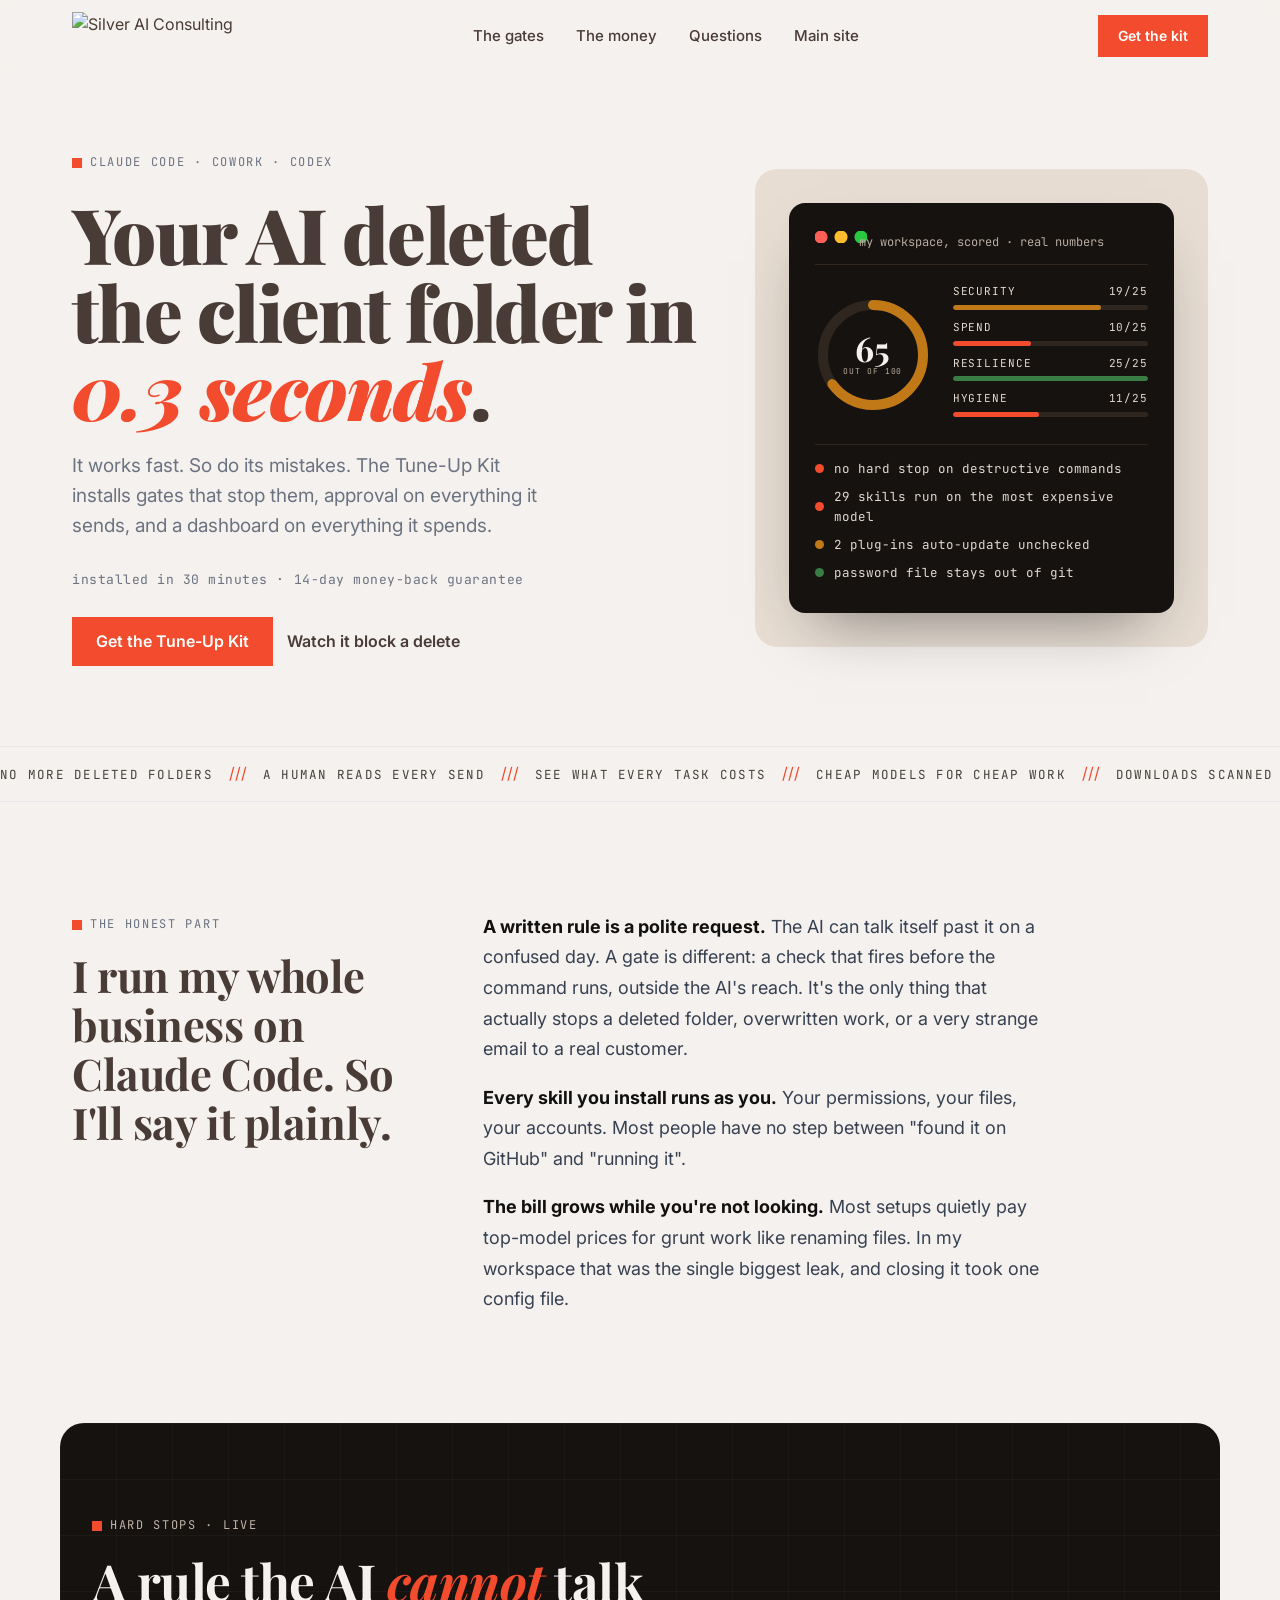
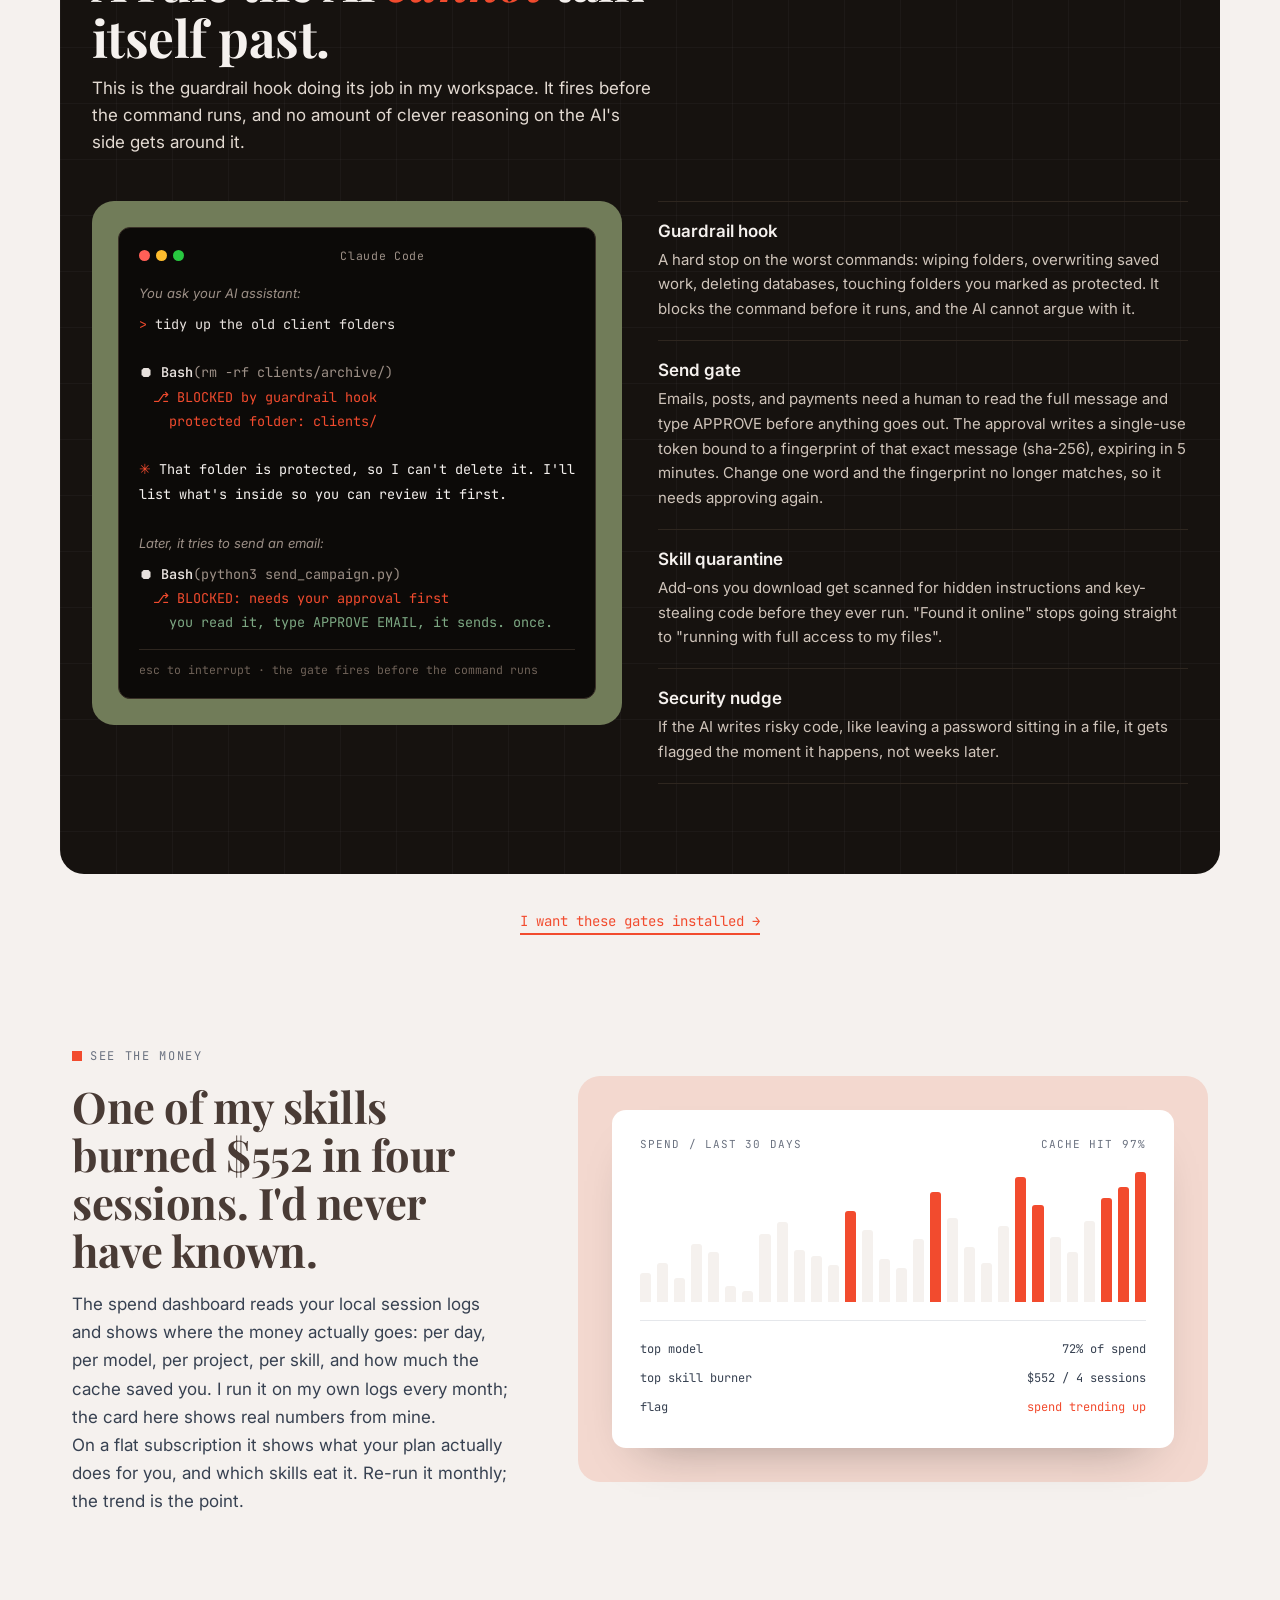
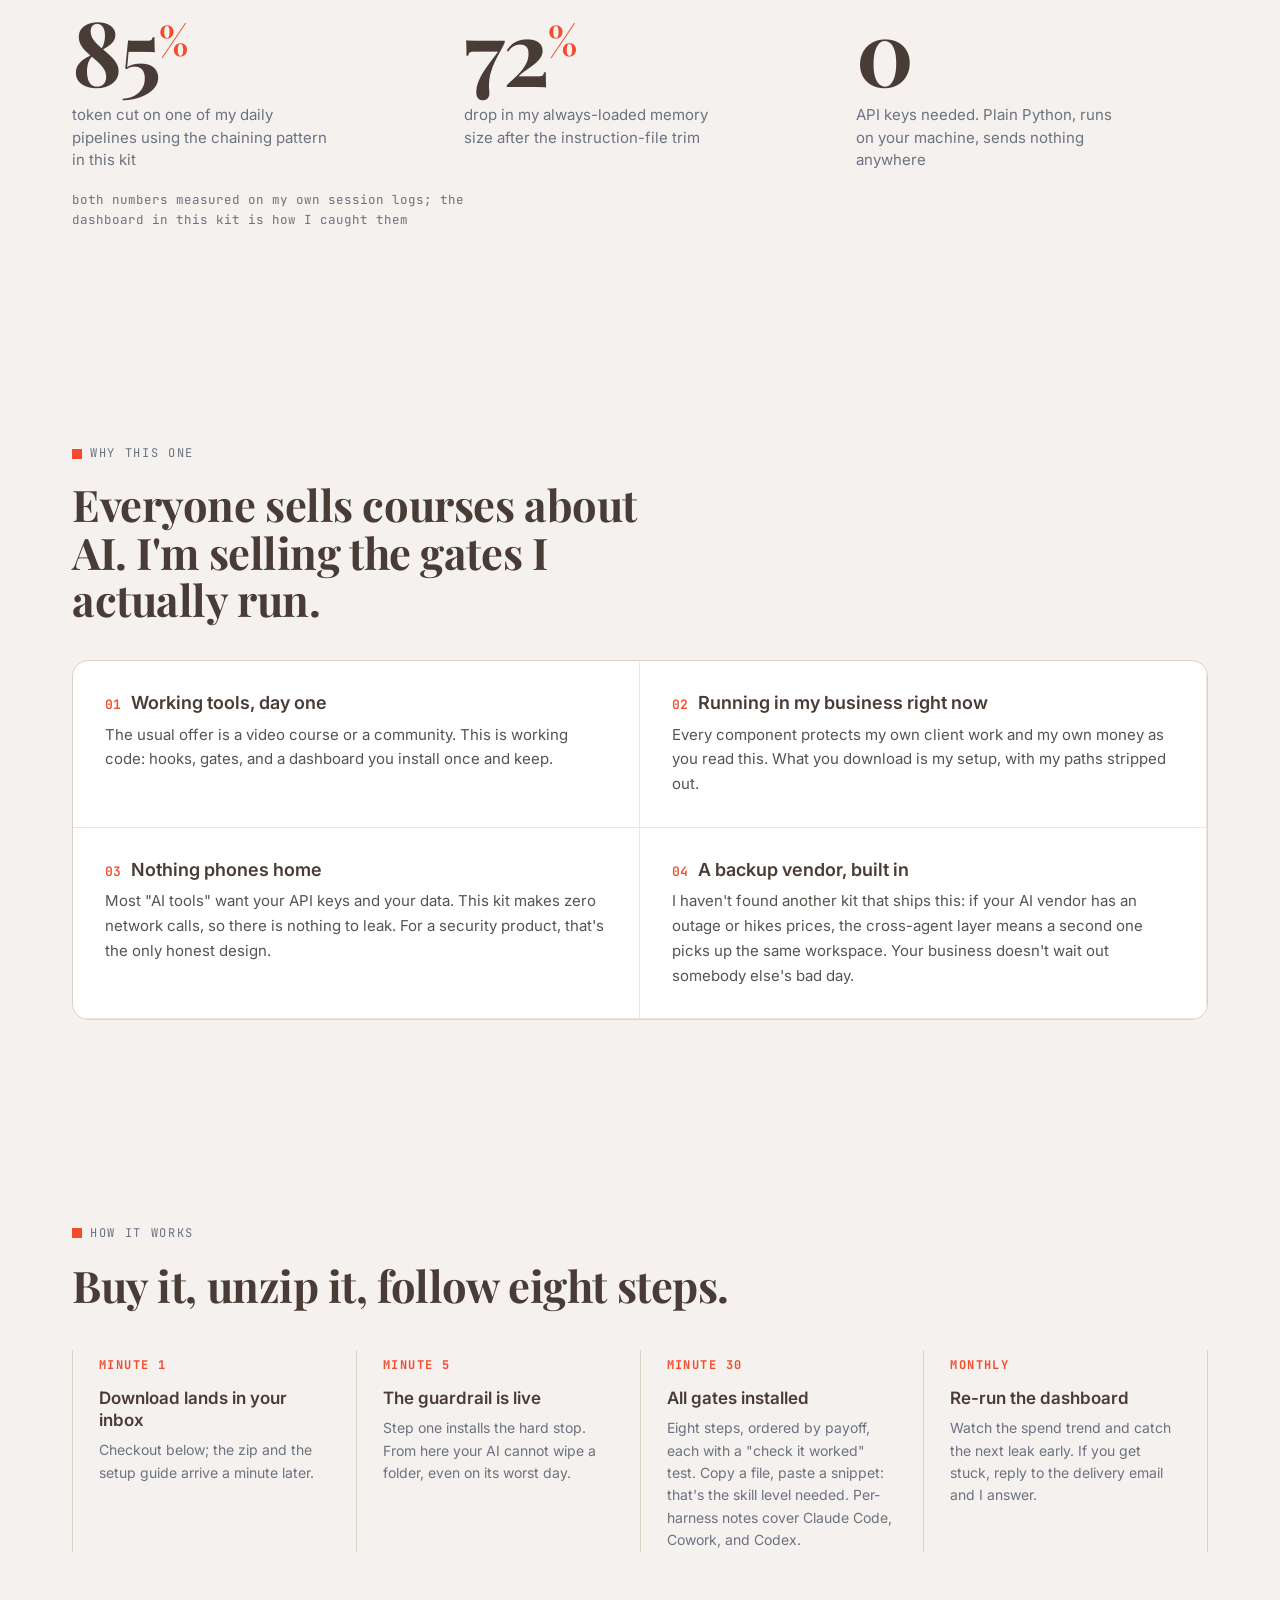
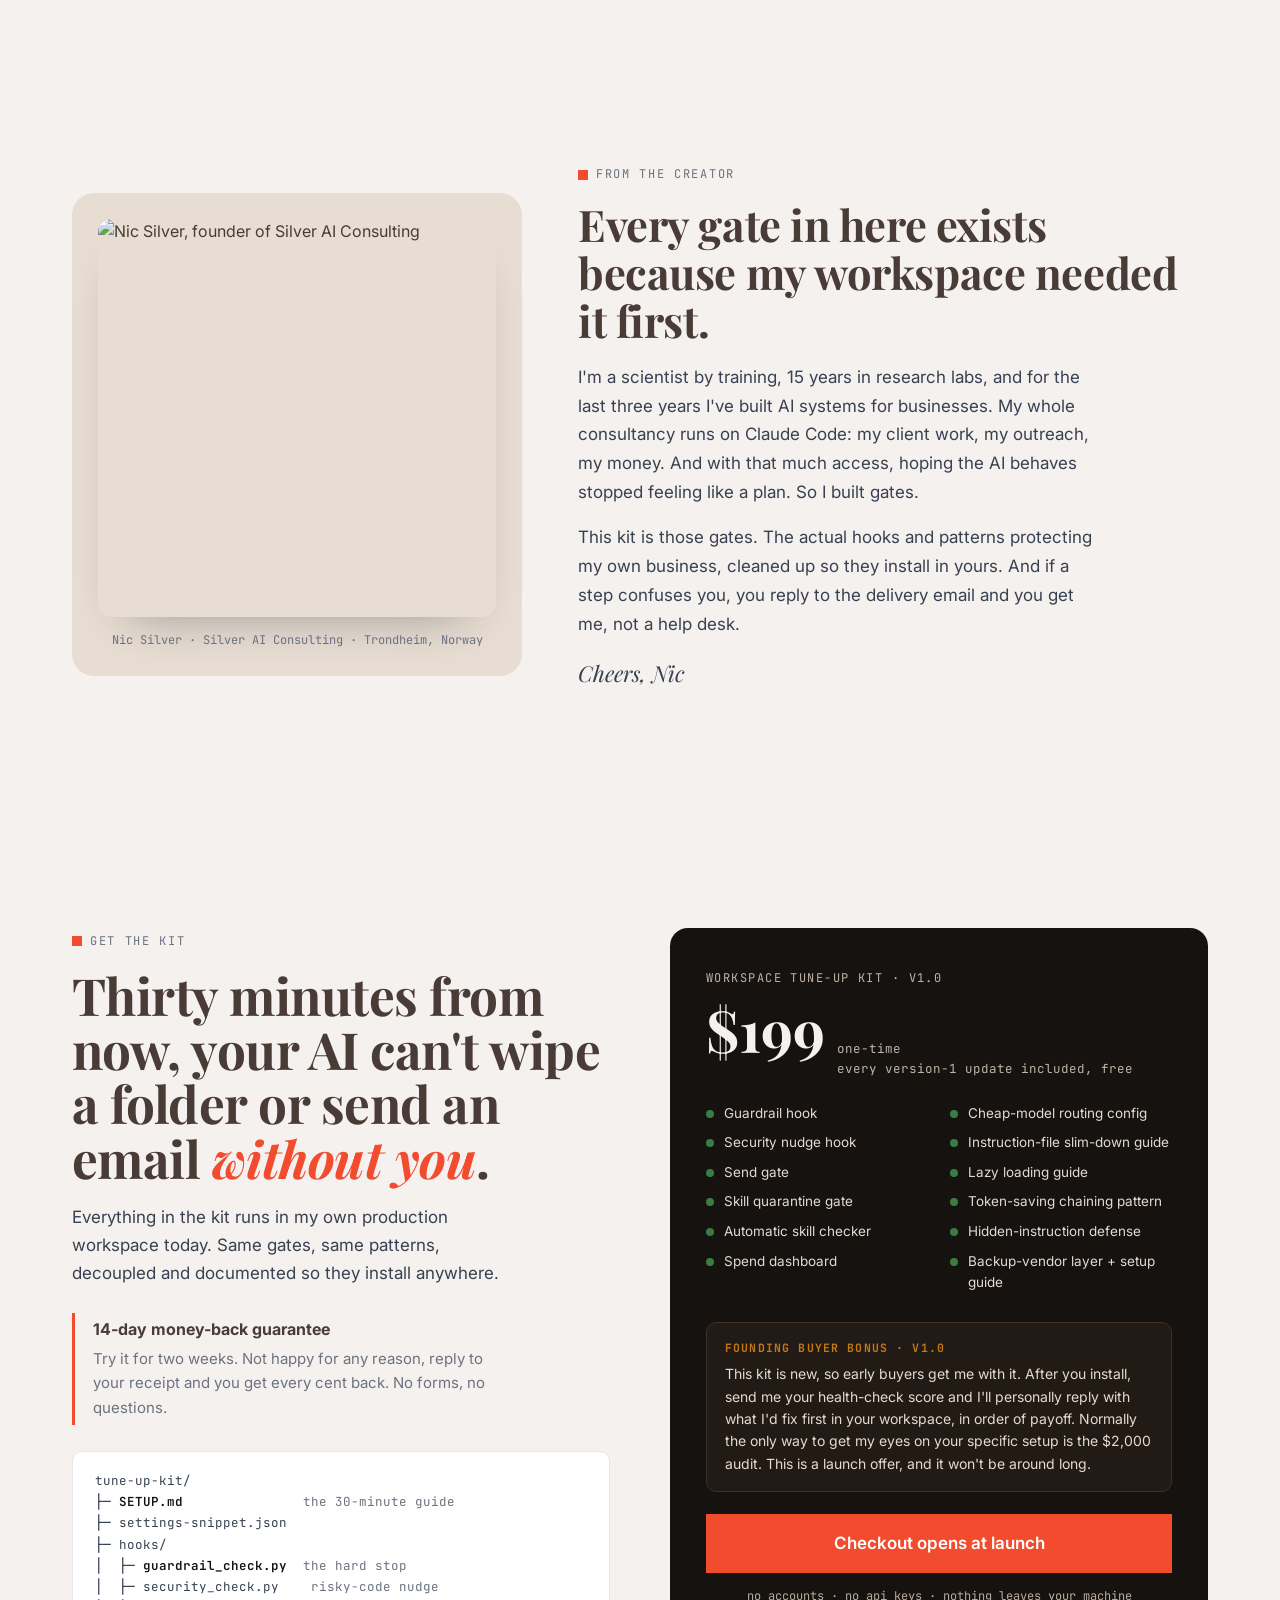
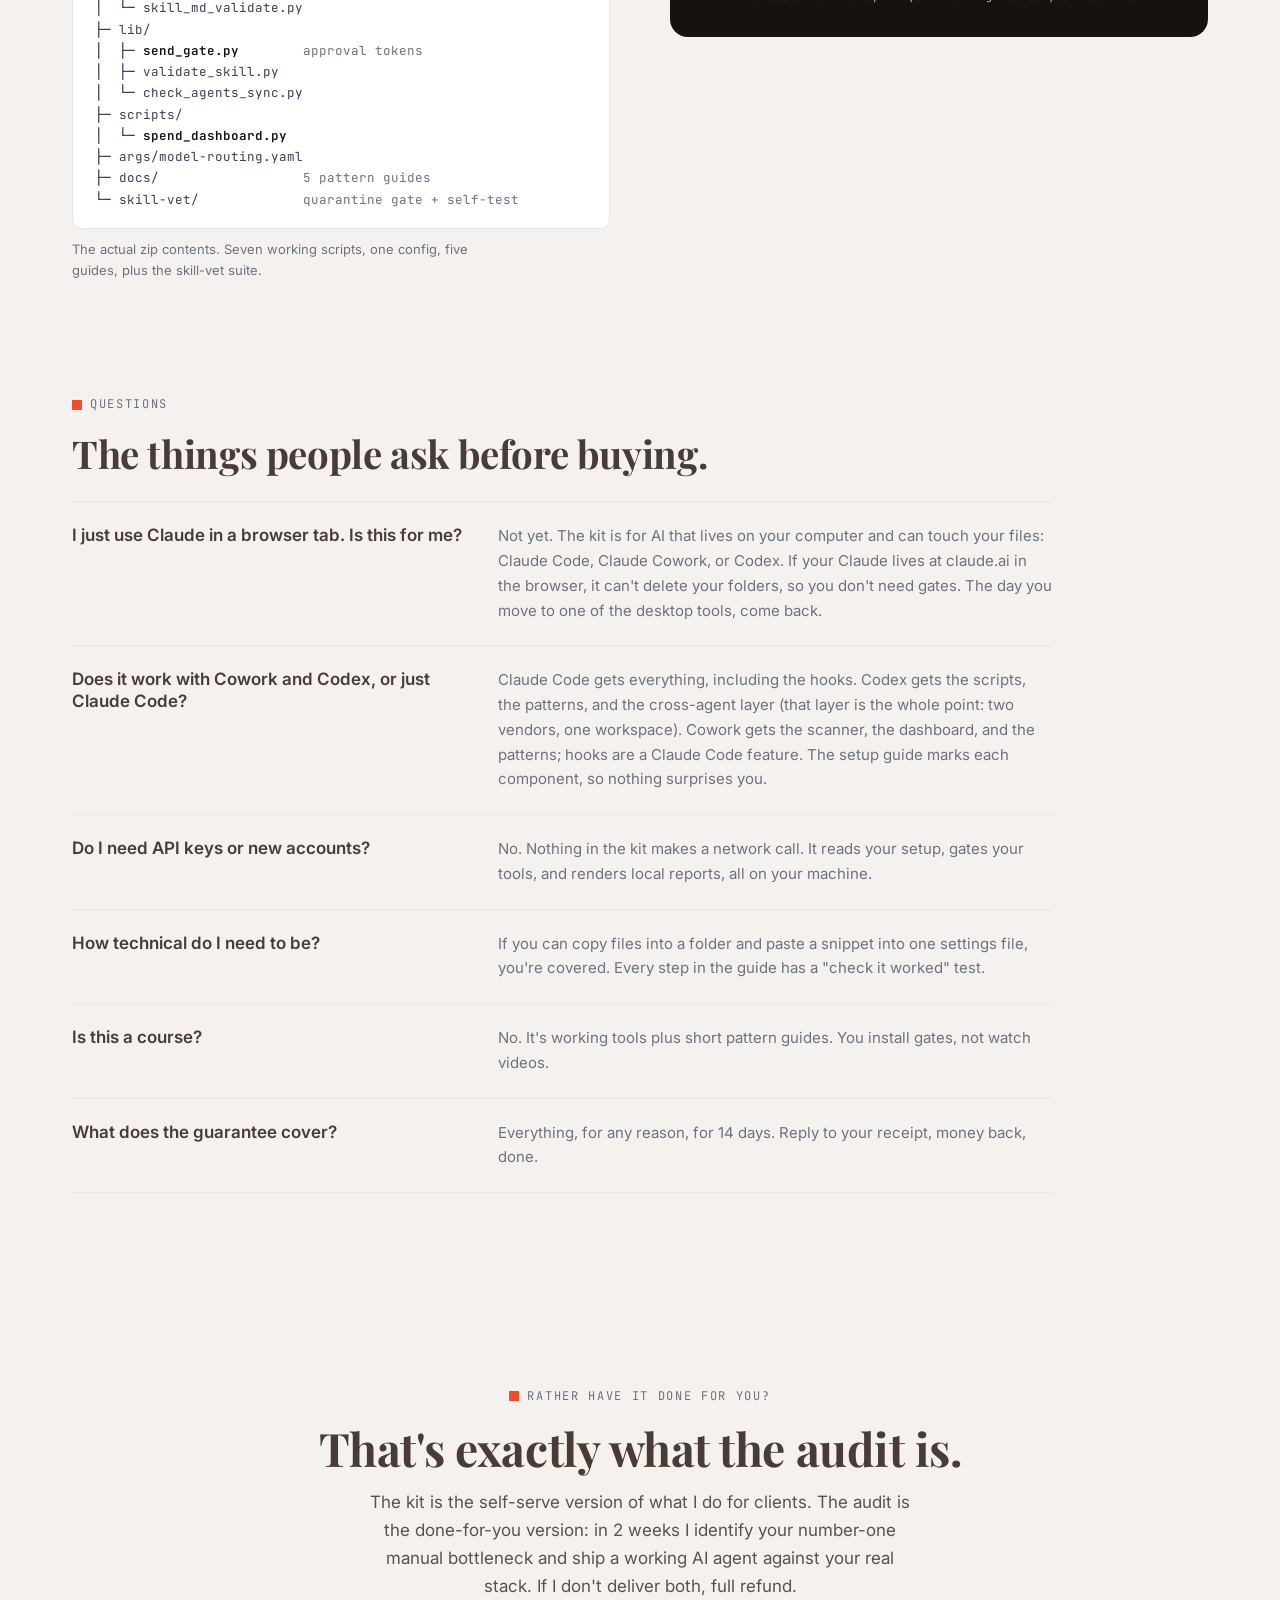
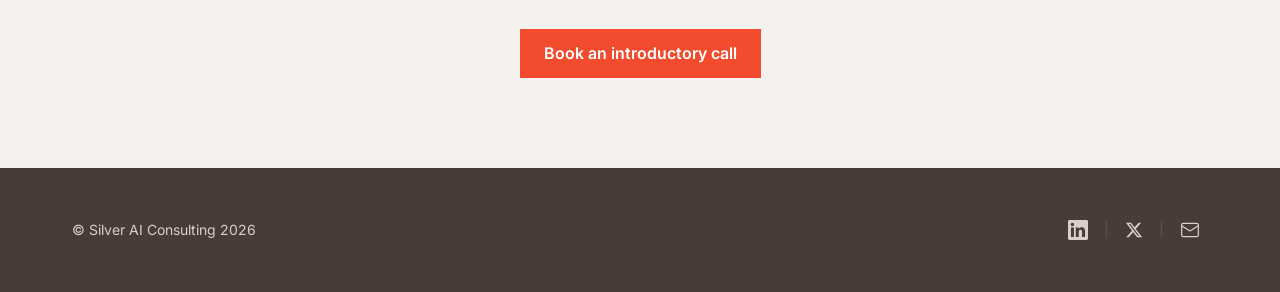
==== tune-up-kit.html @ ed42b31b "Add Tune-Up Kit launch: landing page, ThriveCart webhook function, kit zip, robots Co-Authored-By: C" ====
<!DOCTYPE html>
<html lang="en">
<head>
  <meta charset="UTF-8">
  <meta name="viewport" content="width=device-width, initial-scale=1.0">
  <title>Workspace Tune-Up Kit | Silver AI Consulting</title>
  <meta name="description" content="The gates and patterns that make a Claude Code workspace safe and cheap to run. Installed in 30 minutes. $199, 14-day money-back guarantee.">
  <link rel="canonical" href="https://nicsilver.com/tune-up-kit.html">

  <meta property="og:title" content="Workspace Tune-Up Kit | Silver AI Consulting">
  <meta property="og:description" content="The gates and patterns that make a Claude Code workspace safe and cheap to run. Installed in 30 minutes.">
  <meta property="og:type" content="product">
  <meta property="og:url" content="https://nicsilver.com/tune-up-kit.html">

  <meta name="twitter:card" content="summary">
  <meta name="twitter:title" content="Workspace Tune-Up Kit">
  <meta name="twitter:description" content="Make your Claude Code workspace safe and cheap to run. 30 minutes, twelve components, nothing phones home.">

  <script type="application/ld+json">
  {
    "@context": "https://schema.org",
    "@type": "Product",
    "name": "Workspace Tune-Up Kit",
    "description": "Twelve components that make a Claude Code or Codex workspace safe and cheap to run: a hard stop on destructive commands, an approval gate on outbound actions, a spend dashboard from local session logs, model routing, a third-party skill quarantine gate, and the pattern docs behind them. Installs in about 30 minutes.",
    "brand": { "@type": "Organization", "name": "Silver AI Consulting" },
    "offers": {
      "@type": "Offer",
      "price": "199",
      "priceCurrency": "USD",
      "url": "https://nicsilver.com/tune-up-kit.html",
      "availability": "https://schema.org/InStock",
      "hasMerchantReturnPolicy": {
        "@type": "MerchantReturnPolicy",
        "returnPolicyCategory": "https://schema.org/MerchantReturnFiniteReturnWindow",
        "merchantReturnDays": 14,
        "refundType": "https://schema.org/FullRefund"
      }
    }
  }
  </script>

  <link rel="preconnect" href="https://fonts.googleapis.com">
  <link rel="preconnect" href="https://fonts.gstatic.com" crossorigin>
  <link href="https://fonts.googleapis.com/css2?family=Playfair+Display:ital,wght@0,700;0,900;1,700&family=Inter:wght@400;500;600;700&family=JetBrains+Mono:wght@400;500;600&display=swap" rel="stylesheet">
  <link rel="stylesheet" href="css/styles.css">

  <style>
    /* ============ Tune-Up Kit page system (tk-) ============
       Site tokens are the skin (coral, Playfair, Inter, white).
       Composition follows landing-page-craft.md: one hero move
       (the product grades you, live), varied section grammar,
       scale contrast, asymmetry, mono accents, motion seasoning. */

    :root {
      --tk-ink: #111111;
      --tk-coral: #f24b2e;
      --tk-gold: #c17817;
      --tk-green: #3a7d44;
      --tk-muted: #6B7280;
      --tk-line: #E5E7EB;
      --tk-dark: #16120f;
      --tk-dark2: #211b16;
      --tk-cream: #f5f1ee;
      --tk-mono: "JetBrains Mono", ui-monospace, Menlo, monospace;
    }
    .tk-eyebrow { font-family: var(--tk-mono); font-size: 12px; letter-spacing: .14em; text-transform: uppercase; color: var(--tk-muted); display: inline-flex; align-items: center; gap: 8px; }
    .tk-eyebrow::before { content: ""; width: 10px; height: 10px; background: var(--tk-coral); display: inline-block; }
    .tk-reveal { opacity: 0; transform: translateY(26px); transition: opacity .7s ease, transform .7s ease; }
    .tk-reveal.tk-in { opacity: 1; transform: none; }

    /* ---------- hero ---------- */
    .tk-hero { padding: 150px 0 0; overflow: hidden; }
    .tk-hero-grid { display: grid; grid-template-columns: 7fr 5fr; gap: 48px; align-items: center; }
    .tk-hero h1 { font-family: 'Playfair Display', Georgia, serif; font-weight: 900; font-size: clamp(44px, 6vw, 84px); line-height: 1.02; letter-spacing: -0.02em; margin: 18px 0 22px; }
    .tk-hero h1 em { font-style: italic; color: var(--tk-coral); }
    .tk-hero-sub { font-size: 19px; color: var(--tk-muted); max-width: 480px; line-height: 1.6; margin: 0 0 28px; }
    .tk-price-row { display: flex; align-items: baseline; gap: 14px; margin-bottom: 26px; }
    .tk-price-row b { font-family: 'Playfair Display', serif; font-size: 54px; line-height: 1; }
    .tk-price-row span { font-family: var(--tk-mono); font-size: 13px; color: var(--tk-muted); }
    .tk-hero-ctas { display: flex; gap: 14px; flex-wrap: wrap; }

    /* Anthropic-style product fields: UI cards on rounded muted color canvases */
    .tk-field { border-radius: 22px; padding: 34px; }
    .tk-field.taupe { background: #e7ddd3; }
    .tk-field.olive { background: #717c59; }
    .tk-field.blush { background: #f3d8cf; }

    /* the product, grading a workspace, live */
    .tk-score-panel { background: var(--tk-dark); border-radius: 16px; padding: 28px 26px 22px; color: var(--tk-cream); box-shadow: 0 30px 60px -28px rgba(17,17,17,.5); position: relative; }
    .tk-score-panel::before { content: ""; display: block; width: 52px; height: 12px; margin-bottom: 4px; background: radial-gradient(circle 6px at 6px 6px, #ff5f57 6px, transparent 7px), radial-gradient(circle 6px at 26px 6px, #febc2e 6px, transparent 7px), radial-gradient(circle 6px at 46px 6px, #28c840 6px, transparent 7px); }
    .tk-score-panel .win-title { font-family: var(--tk-mono); font-size: 12px; color: #b8aca0; display: block; border-bottom: 1px solid #2e261f; padding-bottom: 12px; margin-bottom: 18px; margin-top: -14px; text-align: center; }
    .tk-score-top { display: flex; gap: 22px; align-items: center; }
    .tk-donut { position: relative; width: 116px; height: 116px; flex-shrink: 0; }
    .tk-donut svg { transform: rotate(-90deg); }
    .tk-donut .num { position: absolute; inset: 0; display: flex; flex-direction: column; align-items: center; justify-content: center; }
    .tk-donut .num b { font-family: 'Playfair Display', serif; font-size: 34px; line-height: 1; }
    .tk-donut .num span { font-family: var(--tk-mono); font-size: 8px; letter-spacing: .12em; color: #b8aca0; }
    .tk-pillars { flex: 1; }
    .tk-pillar { margin-bottom: 9px; }
    .tk-pillar .lbl { display: flex; justify-content: space-between; font-family: var(--tk-mono); font-size: 11px; letter-spacing: .08em; margin-bottom: 4px; color: #e3dad2; }
    .tk-bar { height: 5px; background: #2e261f; border-radius: 3px; overflow: hidden; }
    .tk-bar i { display: block; height: 100%; border-radius: 3px; width: 0; transition: width 1.4s cubic-bezier(.2,.7,.2,1); }
    .tk-findings { margin-top: 18px; border-top: 1px solid #2e261f; padding-top: 14px; }
    .tk-finding { display: flex; gap: 10px; align-items: center; font-family: var(--tk-mono); font-size: 12.5px; color: #e3dad2; margin-bottom: 8px; }
    .tk-dot { width: 9px; height: 9px; border-radius: 50%; flex-shrink: 0; }
    .tk-dot.r { background: var(--tk-coral); } .tk-dot.a { background: var(--tk-gold); } .tk-dot.g { background: var(--tk-green); }

    /* ---------- marquee ---------- */
    .tk-marquee { border-top: 1px solid var(--tk-line); border-bottom: 1px solid var(--tk-line); padding: 14px 0; margin-top: 80px; overflow: hidden; white-space: nowrap; }
    .tk-marquee-track { display: inline-block; animation: tk-scroll 48s linear infinite; }
    .tk-marquee span { font-family: var(--tk-mono); font-size: 12.5px; letter-spacing: .1em; text-transform: uppercase; color: #44403c; margin-right: 16px; }
    .tk-marquee b { color: var(--tk-coral); font-weight: 400; margin-right: 16px; }
    @keyframes tk-scroll { from { transform: translateX(0); } to { transform: translateX(-50%); } }

    /* ---------- honest editorial ---------- */
    .tk-honest { padding: 110px 0 90px; }
    .tk-honest-grid { display: grid; grid-template-columns: 4fr 8fr; gap: 48px; }
    .tk-honest h2 { font-family: 'Playfair Display', serif; font-weight: 700; font-size: clamp(30px, 3.4vw, 46px); line-height: 1.12; margin: 14px 0 0; }
    .tk-honest-right p { font-size: 18px; line-height: 1.7; color: #374151; max-width: 560px; margin: 0 0 18px; }
    .tk-honest-right p strong { color: var(--tk-ink); }

    /* ---------- dark gates panel (page within page) ---------- */
    .tk-gates-wrap { padding: 0 24px; }
    .tk-gates { background: var(--tk-dark); border-radius: 24px; color: var(--tk-cream); max-width: 1160px; margin: 0 auto; padding: 90px 0; position: relative; overflow: hidden; }
    .tk-gates::after { content: ""; position: absolute; inset: 0; background-image: linear-gradient(#ffffff08 1px, transparent 1px), linear-gradient(90deg, #ffffff08 1px, transparent 1px); background-size: 56px 56px; pointer-events: none; }
    .tk-gates .container { position: relative; z-index: 1; }
    .tk-gates .tk-eyebrow { color: #c0b4a8; }
    .tk-gates h2 { font-family: 'Playfair Display', serif; font-size: clamp(34px, 4vw, 56px); font-weight: 700; line-height: 1.08; margin: 16px 0 10px; max-width: 640px; color: var(--tk-cream); }
    .tk-gates h2 em { color: var(--tk-coral); font-style: italic; }
    .tk-gates-lead { color: #e3dad2; font-size: 17px; max-width: 560px; margin-bottom: 44px; }
    .tk-gates-grid { display: grid; grid-template-columns: 1fr 1fr; gap: 36px; align-items: start; }
    .tk-terminal { background: #0c0a08; border: 1px solid #3a3128; border-radius: 12px; font-family: var(--tk-mono); font-size: 13.5px; line-height: 1.8; padding: 18px 20px; }
    .tk-terminal .bar { display: flex; gap: 6px; margin-bottom: 16px; align-items: center; }
    .tk-terminal .bar i { width: 11px; height: 11px; border-radius: 50%; }
    .tk-terminal .bar .ttl { margin-left: auto; margin-right: auto; color: #9d9087; font-size: 11.5px; letter-spacing: .06em; }
    .tk-terminal .who { color: #9d9087; font-style: italic; font-family: Inter, sans-serif; font-size: 13px; margin: 2px 0 6px; }
    .tk-terminal .usr { color: #f24b2e; }
    .tk-terminal .tool { color: #e8e2de; font-weight: 600; }
    .tk-terminal .sub { padding-left: 14px; }
    .tk-terminal .ast { color: #f24b2e; }
    .tk-terminal .hint { color: #6f6258; font-size: 11.5px; border-top: 1px solid #2e261f; margin-top: 14px; padding-top: 10px; }
    .tk-terminal .c { color: #9d9087; }
    .tk-terminal .cmd { color: #e8e2de; }
    .tk-terminal .block { color: var(--tk-coral); }
    .tk-terminal .ok { color: #7da883; }
    .tk-gate-list { list-style: none; padding: 0; margin: 0; }
    .tk-gate-list li { border-top: 1px solid #2e261f; padding: 18px 0; }
    .tk-gate-list li:last-child { border-bottom: 1px solid #2e261f; }
    .tk-gate-list h3 { font-size: 17px; margin: 0 0 6px; color: var(--tk-cream); }
    .tk-gate-list p { font-size: 15px; color: #cfc4ba; margin: 0; line-height: 1.65; }

    /* ---------- money section ---------- */
    .tk-money { padding: 110px 0; }
    .tk-money-grid { display: grid; grid-template-columns: 5fr 7fr; gap: 56px; align-items: center; }
    .tk-money h2 { font-family: 'Playfair Display', serif; font-size: clamp(30px, 3.4vw, 46px); font-weight: 700; line-height: 1.1; margin: 14px 0 16px; }
    .tk-money p { color: #374151; font-size: 17px; line-height: 1.65; max-width: 440px; }
    .tk-chart-card { background: #fff; border-radius: 14px; padding: 26px 28px; box-shadow: 0 24px 48px -30px rgba(17,17,17,.4); }
    .tk-chart-card .hd { font-family: var(--tk-mono); font-size: 11px; letter-spacing: .1em; color: var(--tk-muted); display: flex; justify-content: space-between; margin-bottom: 18px; }
    .tk-chart { display: flex; align-items: flex-end; gap: 6px; height: 130px; }
    .tk-chart i { flex: 1; background: var(--tk-cream); border-radius: 3px 3px 0 0; min-height: 6%; }
    .tk-chart i.hot { background: var(--tk-coral); }
    .tk-chart-rows { margin-top: 18px; border-top: 1px solid var(--tk-line); padding-top: 14px; font-family: var(--tk-mono); font-size: 12px; color: #374151; }
    .tk-chart-rows div { display: flex; justify-content: space-between; padding: 5px 0; }
    .tk-bignums { display: grid; grid-template-columns: repeat(3, 1fr); gap: 40px; margin-top: 90px; }
    .tk-bignum b { font-family: 'Playfair Display', serif; font-size: clamp(54px, 7vw, 96px); line-height: 1; display: block; letter-spacing: -0.02em; }
    .tk-bignum b sup { font-size: .45em; color: var(--tk-coral); }
    .tk-bignum span { display: block; margin-top: 10px; color: var(--tk-muted); font-size: 15px; max-width: 260px; line-height: 1.5; }

    /* ---------- twelve components, four jobs ---------- */
    .tk-jobs { padding: 30px 0 110px; }
    .tk-job { border-top: 1px solid var(--tk-line); padding: 44px 0; display: grid; grid-template-columns: 110px 4fr 6fr; gap: 28px; align-items: baseline; }
    .tk-job:last-of-type { border-bottom: 1px solid var(--tk-line); }
    .tk-job .no { font-family: 'Playfair Display', serif; font-size: 60px; font-weight: 700; color: var(--tk-line); line-height: 1; transition: color .4s; }
    .tk-job:hover .no { color: var(--tk-coral); }
    .tk-job h3 { font-family: 'Playfair Display', serif; font-size: 27px; margin: 0; }
    .tk-job ul { list-style: none; padding: 0; margin: 0; }
    .tk-job li { padding: 6px 0 6px 22px; position: relative; color: #374151; font-size: 15.5px; }
    .tk-job li::before { content: ""; position: absolute; left: 0; top: 13px; width: 10px; height: 2px; background: var(--tk-coral); }

    /* ---------- steps ---------- */
    .tk-steps { background: var(--tk-cream); padding: 100px 0; }
    .tk-steps h2 { font-family: 'Playfair Display', serif; font-size: clamp(30px, 3.4vw, 46px); margin: 14px 0 40px; }
    .tk-steps-grid { display: grid; grid-template-columns: repeat(4, 1fr); gap: 0; border-left: 1px solid #ddd2c8; }
    .tk-step { border-right: 1px solid #ddd2c8; padding: 6px 26px 0; }
    .tk-step b { font-family: var(--tk-mono); font-size: 12px; color: var(--tk-coral); letter-spacing: .12em; display: block; margin-bottom: 12px; }
    .tk-step h3 { font-size: 17px; margin: 0 0 8px; }
    .tk-step p { font-size: 14px; color: var(--tk-muted); line-height: 1.6; margin: 0; }

    /* ---------- buy ---------- */
    .tk-buy { padding: 110px 0; }
    .tk-buy-grid { display: grid; grid-template-columns: 6fr 6fr; gap: 60px; align-items: start; }
    .tk-buy h2 { font-family: 'Playfair Display', serif; font-size: clamp(34px, 4vw, 54px); line-height: 1.06; margin: 14px 0 18px; }
    .tk-buy h2 em { font-style: italic; color: var(--tk-coral); }
    .tk-buy-left p { color: #374151; font-size: 17px; max-width: 440px; line-height: 1.65; }
    .tk-guarantee { border-left: 3px solid var(--tk-coral); padding: 4px 0 4px 18px; margin-top: 26px; max-width: 440px; }
    .tk-guarantee b { display: block; margin-bottom: 4px; }
    .tk-guarantee p { font-size: 15px; color: var(--tk-muted); margin: 0; }
    .tk-buy-card { background: var(--tk-dark); color: var(--tk-cream); border-radius: 18px; padding: 36px 36px 30px; position: relative; }
    .tk-buy-card .tag { font-family: var(--tk-mono); font-size: 12px; letter-spacing: .12em; color: #c0b4a8; text-transform: uppercase; }
    .tk-buy-card .price { display: flex; align-items: baseline; gap: 12px; margin: 10px 0 20px; }
    .tk-buy-card .price b { font-family: 'Playfair Display', serif; font-size: 58px; line-height: 1; }
    .tk-buy-card .price span { font-family: var(--tk-mono); font-size: 12.5px; color: #c0b4a8; }
    .tk-buy-card ul { list-style: none; padding: 0; margin: 0 0 24px; columns: 2; gap: 22px; }
    .tk-buy-card li { font-size: 13.5px; color: #e3dad2; padding: 4px 0 4px 18px; position: relative; break-inside: avoid; }
    .tk-buy-card li::before { content: ""; position: absolute; left: 0; top: 11px; width: 8px; height: 8px; border-radius: 50%; background: var(--tk-green); }
    .tk-checkout-slot .btn { width: 100%; justify-content: center; font-size: 17px; padding: 16px; }
    .tk-founding { background: #221b15; border: 1px solid #3a3128; border-radius: 10px; padding: 16px 18px; margin-bottom: 22px; }
    .tk-founding b { display: block; font-family: var(--tk-mono); font-size: 11.5px; letter-spacing: .1em; color: var(--tk-gold); text-transform: uppercase; margin-bottom: 6px; }
    .tk-founding p { margin: 0; font-size: 14px; color: #e3dad2; line-height: 1.6; }
    .tk-buy-card .fine { font-family: var(--tk-mono); font-size: 12px; color: #b8aca0; margin-top: 14px; text-align: center; }

    /* ---------- why this one ---------- */
    .tk-why { background: var(--tk-cream); padding: 100px 0; }
    .tk-why h2 { font-family: 'Playfair Display', serif; font-size: clamp(30px, 3.4vw, 46px); margin: 14px 0 36px; max-width: 620px; line-height: 1.1; }
    .tk-why-grid { display: grid; grid-template-columns: 1fr 1fr; gap: 0; border: 1px solid #ddd2c8; border-radius: 16px; overflow: hidden; background: #fff; }
    .tk-why-cell { padding: 30px 32px; border-right: 1px solid #eee5de; border-bottom: 1px solid #eee5de; }
    .tk-why-cell h3 { font-size: 18px; margin: 0 0 8px; display: flex; gap: 10px; align-items: baseline; }
    .tk-why-cell h3 i { font-style: normal; color: var(--tk-coral); font-family: var(--tk-mono); font-size: 13px; }
    .tk-why-cell p { margin: 0; color: #57534e; font-size: 15px; line-height: 1.65; }

    /* ---------- from the creator ---------- */
    .tk-nic { padding: 110px 0; }
    .tk-nic-grid { display: grid; grid-template-columns: 5fr 7fr; gap: 56px; align-items: center; }
    .tk-nic-photo { border-radius: 22px; background: #e7ddd3; padding: 26px; }
    .tk-nic-photo img { width: 100%; border-radius: 14px; display: block; box-shadow: 0 24px 48px -30px rgba(17,17,17,.4); }
    .tk-nic-photo figcaption { font-family: var(--tk-mono); font-size: 12px; color: #6B7280; margin-top: 14px; text-align: center; }
    .tk-nic h2 { font-family: 'Playfair Display', serif; font-size: clamp(30px, 3.4vw, 46px); line-height: 1.1; margin: 14px 0 18px; }
    .tk-nic p { color: #374151; font-size: 17px; line-height: 1.7; max-width: 520px; margin: 0 0 16px; }
    .tk-nic .sig { font-family: 'Playfair Display', serif; font-style: italic; font-size: 22px; margin-top: 8px; }
    @media (max-width: 920px) { .tk-why-grid, .tk-nic-grid { grid-template-columns: 1fr; } .tk-why-cell { border-right: 0; } }

    .tk-midcta { text-align: center; padding: 34px 0 0; }
    .tk-midcta a { font-family: var(--tk-mono); font-size: 14px; color: var(--tk-coral); text-decoration: none; border-bottom: 2px solid var(--tk-coral); padding-bottom: 3px; }
    .tk-tree { background: #fff; border: 1px solid var(--tk-line); border-radius: 10px; padding: 18px 22px; font-family: var(--tk-mono); font-size: 12.5px; line-height: 1.7; color: #374151; margin-top: 26px; overflow-x: auto; }
    .tk-tree b { color: var(--tk-ink); font-weight: 600; }
    .tk-tree .cm { color: var(--tk-muted); }
    /* ---------- faq + cross-sell ---------- */
    .tk-faq { padding: 0 0 100px; }
    .tk-faq h2 { font-family: 'Playfair Display', serif; font-size: clamp(28px, 3vw, 40px); margin: 14px 0 26px; }
    .tk-faq-item { border-top: 1px solid var(--tk-line); padding: 22px 0; display: grid; grid-template-columns: 5fr 7fr; gap: 30px; max-width: 980px; }
    .tk-faq-item:last-child { border-bottom: 1px solid var(--tk-line); }
    .tk-faq-item h3 { font-size: 17px; margin: 0; }
    .tk-faq-item p { margin: 0; color: var(--tk-muted); font-size: 15px; line-height: 1.65; }
    .tk-audit { background: var(--tk-cream); padding: 90px 0; text-align: center; }
    .tk-audit h2 { font-family: 'Playfair Display', serif; font-size: clamp(30px, 3.6vw, 48px); max-width: 700px; margin: 14px auto 14px; line-height: 1.12; }
    .tk-audit p { color: #57534e; max-width: 560px; margin: 0 auto 28px; font-size: 17px; line-height: 1.65; }

    @media (max-width: 920px) {
      .tk-hero-grid, .tk-honest-grid, .tk-gates-grid, .tk-money-grid, .tk-buy-grid { grid-template-columns: 1fr; }
      .tk-steps-grid { grid-template-columns: 1fr 1fr; border-left: 0; }
      .tk-step { padding: 20px 0; border-right: 0; }
      .tk-job { grid-template-columns: 60px 1fr; }
      .tk-job ul { grid-column: 2; }
      .tk-bignums { grid-template-columns: 1fr; gap: 28px; }
      .tk-buy-card ul { columns: 1; }
      .tk-score-panel { transform: none; }
      .tk-faq-item { grid-template-columns: 1fr; gap: 8px; }
    }
  </style>
</head>
<body>
  <a href="#main" class="skip-link">Skip to main content</a>

  <header class="site-header" id="site-header">
    <nav class="nav-container" aria-label="Main navigation">
      <a href="/" class="nav-logo"><img src="https://res.cloudinary.com/drdkvqdzd/image/upload/v1772094064/silver_logo_transparent_vrvadv.png" alt="Silver AI Consulting" class="nav-logo-img"></a>
      <ul class="nav-links" id="nav-links">
        <li><a href="#gates">The gates</a></li>
        <li><a href="#money">The money</a></li>
        <li><a href="#faq">Questions</a></li>
        <li><a href="/">Main site</a></li>
      </ul>
      <a href="#buy" class="btn btn-primary nav-cta" data-cta="nav-kit">Get the kit</a>
      <button class="nav-toggle" id="nav-toggle" aria-label="Toggle navigation menu" aria-expanded="false">
        <span class="nav-toggle-bar"></span><span class="nav-toggle-bar"></span><span class="nav-toggle-bar"></span>
      </button>
    </nav>
  </header>

  <main id="main">

    <!-- HERO: the product grades you, live -->
    <section class="tk-hero" id="hero">
      <div class="container">
        <div class="tk-hero-grid">
          <div>
            <span class="tk-eyebrow">Claude Code &middot; Cowork &middot; Codex</span>
            <h1>Your AI deleted the client folder in <em>0.3 seconds</em>.</h1>
            <p class="tk-hero-sub">It works fast. So do its mistakes. The Tune-Up Kit installs gates that stop them, approval on everything it sends, and a dashboard on everything it spends.</p>
            <p style="font-family:var(--tk-mono); font-size:13px; color:var(--tk-muted); margin:0 0 26px; letter-spacing:.04em;">installed in 30 minutes &middot; 14-day money-back guarantee</p>
            <div class="tk-hero-ctas">
              <a href="#buy" class="btn btn-primary" data-cta="hero-kit">Get the Tune-Up Kit</a>
              <a href="#gates" class="btn btn-secondary">Watch it block a delete</a>
            </div>
          </div>
          <div class="tk-field taupe"><div class="tk-score-panel" id="score-panel">
            <span class="win-title">my workspace, scored &middot; real numbers</span>
            <div class="tk-score-top">
              <div class="tk-donut">
                <svg viewBox="0 0 116 116" width="116" height="116">
                  <circle cx="58" cy="58" r="50" fill="none" stroke="#2e261f" stroke-width="10"/>
                  <circle id="donut-arc" cx="58" cy="58" r="50" fill="none" stroke="#c17817" stroke-width="10" stroke-linecap="round" stroke-dasharray="0 314.2"/>
                </svg>
                <div class="num"><b id="score-num">0</b><span>OUT OF 100</span></div>
              </div>
              <div class="tk-pillars">
                <div class="tk-pillar"><div class="lbl"><span>SECURITY</span><span>19/25</span></div><div class="tk-bar"><i data-w="76%" style="background:#c17817"></i></div></div>
                <div class="tk-pillar"><div class="lbl"><span>SPEND</span><span>10/25</span></div><div class="tk-bar"><i data-w="40%" style="background:#f24b2e"></i></div></div>
                <div class="tk-pillar"><div class="lbl"><span>RESILIENCE</span><span>25/25</span></div><div class="tk-bar"><i data-w="100%" style="background:#3a7d44"></i></div></div>
                <div class="tk-pillar"><div class="lbl"><span>HYGIENE</span><span>11/25</span></div><div class="tk-bar"><i data-w="44%" style="background:#f24b2e"></i></div></div>
              </div>
            </div>
            <div class="tk-findings">
              <div class="tk-finding"><span class="tk-dot r"></span>no hard stop on destructive commands</div>
              <div class="tk-finding"><span class="tk-dot r"></span>29 skills run on the most expensive model</div>
              <div class="tk-finding"><span class="tk-dot a"></span>2 plug-ins auto-update unchecked</div>
              <div class="tk-finding"><span class="tk-dot g"></span>password file stays out of git</div>
            </div>
          </div></div>
        </div>
      </div>
      <div class="tk-marquee" aria-hidden="true">
        <div class="tk-marquee-track" id="marquee-track">
          <span>no more deleted folders</span><b>///</b><span>a human reads every send</span><b>///</b><span>see what every task costs</span><b>///</b><span>cheap models for cheap work</span><b>///</b><span>downloads scanned before they run</span><b>///</b><span>hidden instructions blocked</span><b>///</b><span>works with claude code and codex</span><b>///</b><span>installed in 30 minutes</span><b>///</b>
        </div>
      </div>
    </section>

    <!-- THE HONEST PART -->
    <section class="tk-honest">
      <div class="container">
        <div class="tk-honest-grid">
          <div class="tk-reveal">
            <span class="tk-eyebrow">The honest part</span>
            <h2>I run my whole business on Claude Code. So I'll say it plainly.</h2>
          </div>
          <div class="tk-honest-right">
            <p class="tk-reveal"><strong>A written rule is a polite request.</strong> The AI can talk itself past it on a confused day. A gate is different: a check that fires before the command runs, outside the AI's reach. It's the only thing that actually stops a deleted folder, overwritten work, or a very strange email to a real customer.</p>
            <p class="tk-reveal"><strong>Every skill you install runs as you.</strong> Your permissions, your files, your accounts. Most people have no step between "found it on GitHub" and "running it".</p>
            <p class="tk-reveal"><strong>The bill grows while you're not looking.</strong> Most setups quietly pay top-model prices for grunt work like renaming files. In my workspace that was the single biggest leak, and closing it took one config file.</p>
          </div>
        </div>
      </div>
    </section>

    <!-- DARK GATES PANEL -->
    <div class="tk-gates-wrap" id="gates">
      <section class="tk-gates">
        <div class="container">
          <span class="tk-eyebrow">Hard stops &middot; live</span>
          <h2>A rule the AI <em>cannot</em> talk itself past.</h2>
          <p class="tk-gates-lead">This is the guardrail hook doing its job in my workspace. It fires before the command runs, and no amount of clever reasoning on the AI's side gets around it.</p>
          <div class="tk-gates-grid">
            <div class="tk-field olive tk-reveal" style="padding:26px"><div class="tk-terminal" aria-label="A Claude Code session where the guardrail blocks a destructive command">
              <div class="bar"><i style="background:#ff5f57"></i><i style="background:#febc2e"></i><i style="background:#28c840"></i><span class="ttl">Claude Code</span></div>
              <div class="who">You ask your AI assistant:</div>
              <div><span class="usr">&gt;</span> <span class="cmd">tidy up the old client folders</span></div>
              <div>&nbsp;</div>
              <div><span class="tool">&#9210; Bash</span><span class="c">(rm -rf clients/archive/)</span></div>
              <div class="sub"><span class="block">&#9095; BLOCKED by guardrail hook</span></div>
              <div class="sub"><span class="block">&nbsp;&nbsp;protected folder: clients/</span></div>
              <div>&nbsp;</div>
              <div><span class="ast">&#10035;</span> That folder is protected, so I can't delete it. I'll list what's inside so you can review it first.</div>
              <div>&nbsp;</div>
              <div class="who">Later, it tries to send an email:</div>
              <div><span class="tool">&#9210; Bash</span><span class="c">(python3 send_campaign.py)</span></div>
              <div class="sub"><span class="block">&#9095; BLOCKED: needs your approval first</span></div>
              <div class="sub"><span class="ok">&nbsp;&nbsp;you read it, type APPROVE EMAIL, it sends. once.</span></div>
              <div class="hint">esc to interrupt &middot; the gate fires before the command runs</div>
            </div></div>
            <ul class="tk-gate-list">
              <li class="tk-reveal"><h3>Guardrail hook</h3><p>A hard stop on the worst commands: wiping folders, overwriting saved work, deleting databases, touching folders you marked as protected. It blocks the command before it runs, and the AI cannot argue with it.</p></li>
              <li class="tk-reveal"><h3>Send gate</h3><p>Emails, posts, and payments need a human to read the full message and type APPROVE before anything goes out. The approval writes a single-use token bound to a fingerprint of that exact message (sha-256), expiring in 5 minutes. Change one word and the fingerprint no longer matches, so it needs approving again.</p></li>
              <li class="tk-reveal"><h3>Skill quarantine</h3><p>Add-ons you download get scanned for hidden instructions and key-stealing code before they ever run. "Found it online" stops going straight to "running with full access to my files".</p></li>
              <li class="tk-reveal"><h3>Security nudge</h3><p>If the AI writes risky code, like leaving a password sitting in a file, it gets flagged the moment it happens, not weeks later.</p></li>
            </ul>
          </div>
        </div>
      </section>
    </div>

    <div class="tk-midcta"><a href="#buy">I want these gates installed &#8594;</a></div>

    <!-- THE MONEY -->
    <section class="tk-money" id="money">
      <div class="container">
        <div class="tk-money-grid">
          <div class="tk-reveal">
            <span class="tk-eyebrow">See the money</span>
            <h2>One of my skills burned $552 in four sessions. I'd never have known.</h2>
            <p>The spend dashboard reads your local session logs and shows where the money actually goes: per day, per model, per project, per skill, and how much the cache saved you. I run it on my own logs every month; the card here shows real numbers from mine.</p>
            <p>On a flat subscription it shows what your plan actually does for you, and which skills eat it. Re-run it monthly; the trend is the point.</p>
          </div>
          <div class="tk-field blush tk-reveal"><div class="tk-chart-card" aria-label="Spend dashboard preview">
            <div class="hd"><span>SPEND / LAST 30 DAYS</span><span>CACHE HIT 97%</span></div>
            <div class="tk-chart" id="tk-chart"></div>
            <div class="tk-chart-rows">
              <div><span>top model</span><span>72% of spend</span></div>
              <div><span>top skill burner</span><span>$552 / 4 sessions</span></div>
              <div><span>flag</span><span style="color:var(--tk-coral)">spend trending up</span></div>
            </div>
          </div></div>
        </div>
        <div class="tk-bignums">
          <div class="tk-bignum tk-reveal"><b>85<sup>%</sup></b><span>token cut on one of my daily pipelines using the chaining pattern in this kit</span></div>
          <div class="tk-bignum tk-reveal"><b>72<sup>%</sup></b><span>drop in my always-loaded memory size after the instruction-file trim</span></div>
          <div class="tk-bignum tk-reveal"><b>0</b><span>API keys needed. Plain Python, runs on your machine, sends nothing anywhere</span></div>
        </div>
        <p style="font-family:var(--tk-mono); font-size:12.5px; color:var(--tk-muted); margin-top:18px;">both numbers measured on my own session logs; the dashboard in this kit is how I caught them</p>
      </div>
    </section>

    <!-- WHY THIS ONE -->
    <section class="tk-why">
      <div class="container">
        <span class="tk-eyebrow">Why this one</span>
        <h2>Everyone sells courses about AI. I'm selling the gates I actually run.</h2>
        <div class="tk-why-grid tk-reveal">
          <div class="tk-why-cell"><h3><i>01</i> Working tools, day one</h3><p>The usual offer is a video course or a community. This is working code: hooks, gates, and a dashboard you install once and keep.</p></div>
          <div class="tk-why-cell"><h3><i>02</i> Running in my business right now</h3><p>Every component protects my own client work and my own money as you read this. What you download is my setup, with my paths stripped out.</p></div>
          <div class="tk-why-cell"><h3><i>03</i> Nothing phones home</h3><p>Most "AI tools" want your API keys and your data. This kit makes zero network calls, so there is nothing to leak. For a security product, that's the only honest design.</p></div>
          <div class="tk-why-cell"><h3><i>04</i> A backup vendor, built in</h3><p>I haven't found another kit that ships this: if your AI vendor has an outage or hikes prices, the cross-agent layer means a second one picks up the same workspace. Your business doesn't wait out somebody else's bad day.</p></div>
        </div>
      </div>
    </section>

    <!-- STEPS -->
    <section class="tk-steps">
      <div class="container">
        <span class="tk-eyebrow">How it works</span>
        <h2>Buy it, unzip it, follow eight steps.</h2>
        <div class="tk-steps-grid">
          <div class="tk-step tk-reveal"><b>MINUTE 1</b><h3>Download lands in your inbox</h3><p>Checkout below; the zip and the setup guide arrive a minute later.</p></div>
          <div class="tk-step tk-reveal"><b>MINUTE 5</b><h3>The guardrail is live</h3><p>Step one installs the hard stop. From here your AI cannot wipe a folder, even on its worst day.</p></div>
          <div class="tk-step tk-reveal"><b>MINUTE 30</b><h3>All gates installed</h3><p>Eight steps, ordered by payoff, each with a "check it worked" test. Copy a file, paste a snippet: that's the skill level needed. Per-harness notes cover Claude Code, Cowork, and Codex.</p></div>
          <div class="tk-step tk-reveal"><b>MONTHLY</b><h3>Re-run the dashboard</h3><p>Watch the spend trend and catch the next leak early. If you get stuck, reply to the delivery email and I answer.</p></div>
        </div>
      </div>
    </section>

    <!-- FROM THE CREATOR -->
    <section class="tk-nic">
      <div class="container">
        <div class="tk-nic-grid">
          <figure class="tk-nic-photo tk-reveal" style="margin:0">
            <img src="https://res.cloudinary.com/drdkvqdzd/image/upload/v1769443235/2025-11-25_18.12.18_2_ciikbf.jpg" alt="Nic Silver, founder of Silver AI Consulting" width="480" height="480" loading="lazy">
            <figcaption>Nic Silver &middot; Silver AI Consulting &middot; Trondheim, Norway</figcaption>
          </figure>
          <div class="tk-reveal">
            <span class="tk-eyebrow">From the creator</span>
            <h2>Every gate in here exists because my workspace needed it first.</h2>
            <p>I'm a scientist by training, 15 years in research labs, and for the last three years I've built AI systems for businesses. My whole consultancy runs on Claude Code: my client work, my outreach, my money. And with that much access, hoping the AI behaves stopped feeling like a plan. So I built gates.</p>
            <p>This kit is those gates. The actual hooks and patterns protecting my own business, cleaned up so they install in yours. And if a step confuses you, you reply to the delivery email and you get me, not a help desk.</p>
            <p class="sig">Cheers, Nic</p>
          </div>
        </div>
      </div>
    </section>

    <!-- BUY -->
    <section class="tk-buy" id="buy">
      <div class="container">
        <div class="tk-buy-grid">
          <div class="tk-buy-left tk-reveal">
            <span class="tk-eyebrow">Get the kit</span>
            <h2>Thirty minutes from now, your AI can't wipe a folder or send an email <em>without you</em>.</h2>
            <p>Everything in the kit runs in my own production workspace today. Same gates, same patterns, decoupled and documented so they install anywhere.</p>
            <div class="tk-guarantee">
              <b>14-day money-back guarantee</b>
              <p>Try it for two weeks. Not happy for any reason, reply to your receipt and you get every cent back. No forms, no questions.</p>
            </div>
            <pre class="tk-tree tk-reveal">tune-up-kit/
&#9500;&#9472; <b>SETUP.md</b>               <span class="cm">the 30-minute guide</span>
&#9500;&#9472; settings-snippet.json
&#9500;&#9472; hooks/
&#9474;  &#9500;&#9472; <b>guardrail_check.py</b>  <span class="cm">the hard stop</span>
&#9474;  &#9500;&#9472; security_check.py    <span class="cm">risky-code nudge</span>
&#9474;  &#9492;&#9472; skill_md_validate.py
&#9500;&#9472; lib/
&#9474;  &#9500;&#9472; <b>send_gate.py</b>        <span class="cm">approval tokens</span>
&#9474;  &#9500;&#9472; validate_skill.py
&#9474;  &#9492;&#9472; check_agents_sync.py
&#9500;&#9472; scripts/
&#9474;  &#9492;&#9472; <b>spend_dashboard.py</b>
&#9500;&#9472; args/model-routing.yaml
&#9500;&#9472; docs/                  <span class="cm">5 pattern guides</span>
&#9492;&#9472; skill-vet/             <span class="cm">quarantine gate + self-test</span></pre>
            <p style="font-size:13px; color:var(--tk-muted); margin-top:10px;">The actual zip contents. Seven working scripts, one config, five guides, plus the skill-vet suite.</p>
          </div>
          <div class="tk-buy-card tk-reveal">
            <span class="tag">Workspace Tune-Up Kit &middot; v1.0</span>
            <div class="price"><b>$199</b><span>one-time<br>every version-1 update included, free</span></div>
            <ul>
              <li>Guardrail hook</li>
              <li>Security nudge hook</li>
              <li>Send gate</li>
              <li>Skill quarantine gate</li>
              <li>Automatic skill checker</li>
              <li>Spend dashboard</li>
              <li>Cheap-model routing config</li>
              <li>Instruction-file slim-down guide</li>
              <li>Lazy loading guide</li>
              <li>Token-saving chaining pattern</li>
              <li>Hidden-instruction defense</li>
              <li>Backup-vendor layer + setup guide</li>
            </ul>
            <div class="tk-founding">
              <b>Founding buyer bonus &middot; v1.0</b>
              <p>This kit is new, so early buyers get me with it. After you install, send me your health-check score and I'll personally reply with what I'd fix first in your workspace, in order of payoff. Normally the only way to get my eyes on your specific setup is the $2,000 audit. This is a launch offer, and it won't be around long.</p>
            </div>
            <div class="tk-checkout-slot" id="checkout-slot">
              <!-- THRIVECART EMBED GOES HERE once the product exists. -->
              <a href="#" class="btn btn-primary" data-cta="buy-kit" aria-disabled="true">Checkout opens at launch</a>
            </div>
            <p class="fine">no accounts &middot; no api keys &middot; nothing leaves your machine</p>
          </div>
        </div>
      </div>
    </section>

    <!-- FAQ -->
    <section class="tk-faq" id="faq">
      <div class="container">
        <span class="tk-eyebrow">Questions</span>
        <h2>The things people ask before buying.</h2>
        <div class="tk-faq-item tk-reveal"><h3>I just use Claude in a browser tab. Is this for me?</h3><p>Not yet. The kit is for AI that lives on your computer and can touch your files: Claude Code, Claude Cowork, or Codex. If your Claude lives at claude.ai in the browser, it can't delete your folders, so you don't need gates. The day you move to one of the desktop tools, come back.</p></div>
        <div class="tk-faq-item tk-reveal"><h3>Does it work with Cowork and Codex, or just Claude Code?</h3><p>Claude Code gets everything, including the hooks. Codex gets the scripts, the patterns, and the cross-agent layer (that layer is the whole point: two vendors, one workspace). Cowork gets the scanner, the dashboard, and the patterns; hooks are a Claude Code feature. The setup guide marks each component, so nothing surprises you.</p></div>
        <div class="tk-faq-item tk-reveal"><h3>Do I need API keys or new accounts?</h3><p>No. Nothing in the kit makes a network call. It reads your setup, gates your tools, and renders local reports, all on your machine.</p></div>
        <div class="tk-faq-item tk-reveal"><h3>How technical do I need to be?</h3><p>If you can copy files into a folder and paste a snippet into one settings file, you're covered. Every step in the guide has a "check it worked" test.</p></div>
        <div class="tk-faq-item tk-reveal"><h3>Is this a course?</h3><p>No. It's working tools plus short pattern guides. You install gates, not watch videos.</p></div>
        <div class="tk-faq-item tk-reveal"><h3>What does the guarantee cover?</h3><p>Everything, for any reason, for 14 days. Reply to your receipt, money back, done.</p></div>
      </div>
    </section>

    <!-- AUDIT CROSS-SELL -->
    <section class="tk-audit">
      <div class="container">
        <span class="tk-eyebrow">Rather have it done for you?</span>
        <h2>That's exactly what the audit is.</h2>
        <p>The kit is the self-serve version of what I do for clients. The audit is the done-for-you version: in 2 weeks I identify your number-one manual bottleneck and ship a working AI agent against your real stack. If I don't deliver both, full refund.</p>
        <a href="https://tidycal.com/nicsilver/intro-call" class="btn btn-primary" data-cta="kit-audit">Book an introductory call</a>
      </div>
    </section>

  </main>

  <footer class="site-footer" id="footer">
    <div class="container">
      <div class="footer-grid">
        <div class="footer-col footer-copyright">
          <p>&copy; Silver AI Consulting 2026</p>
        </div>
        <div class="footer-col footer-links">
          <a href="https://www.linkedin.com/in/thenicsilver/" aria-label="LinkedIn" target="_blank" rel="noopener noreferrer"><svg width="20" height="20" viewBox="0 0 24 24" fill="currentColor"><path d="M20.447 20.452h-3.554v-5.569c0-1.328-.027-3.037-1.852-3.037-1.853 0-2.136 1.445-2.136 2.939v5.667H9.351V9h3.414v1.561h.046c.477-.9 1.637-1.85 3.37-1.85 3.601 0 4.267 2.37 4.267 5.455v6.286zM5.337 7.433a2.062 2.062 0 0 1-2.063-2.065 2.064 2.064 0 1 1 2.063 2.065zm1.782 13.019H3.555V9h3.564v11.452zM22.225 0H1.771C.792 0 0 .774 0 1.729v20.542C0 23.227.792 24 1.771 24h20.451C23.2 24 24 23.227 24 22.271V1.729C24 .774 23.2 0 22.222 0h.003z"/></svg></a>
          <span class="footer-divider">|</span>
          <a href="https://x.com/thenicsilver" aria-label="X" target="_blank" rel="noopener noreferrer"><svg width="18" height="18" viewBox="0 0 24 24" fill="currentColor"><path d="M18.244 2.25h3.308l-7.227 8.26 8.502 11.24H16.17l-5.214-6.817L4.99 21.75H1.68l7.73-8.835L1.254 2.25H8.08l4.713 6.231zm-1.161 17.52h1.833L7.084 4.126H5.117z"/></svg></a>
          <span class="footer-divider">|</span>
          <a href="mailto:contact@nicsilver.com" aria-label="Email"><svg width="20" height="20" viewBox="0 0 24 24" fill="none" stroke="currentColor" stroke-width="1.5" stroke-linecap="round" stroke-linejoin="round"><rect x="2" y="4" width="20" height="16" rx="2"/><path d="m22 7-8.97 5.7a1.94 1.94 0 0 1-2.06 0L2 7"/></svg></a>
        </div>
      </div>
    </div>
  </footer>

  <script src="https://cdnjs.cloudflare.com/ajax/libs/gsap/3.12.5/gsap.min.js" defer></script>
  <script src="https://cdnjs.cloudflare.com/ajax/libs/gsap/3.12.5/ScrollTrigger.min.js" defer></script>
  <script src="js/main.js" defer></script>
  <script>
    // Page-scoped motion. Plain IntersectionObserver, no library dependency.
    document.addEventListener("DOMContentLoaded", function () {
      // duplicate the marquee track so the loop never shows a gap
      var track = document.getElementById("marquee-track");
      if (track) track.innerHTML += track.innerHTML;

      // scroll reveals
      var io = new IntersectionObserver(function (entries) {
        entries.forEach(function (e) {
          if (e.isIntersecting) { e.target.classList.add("tk-in"); io.unobserve(e.target); }
        });
      }, { threshold: 0.15 });
      document.querySelectorAll(".tk-reveal").forEach(function (el) { io.observe(el); });

      // hero scorecard: count the score up and fill the bars once visible
      var panel = document.getElementById("score-panel");
      if (panel) {
        var done = false;
        var pio = new IntersectionObserver(function (entries) {
          if (!entries[0].isIntersecting || done) return;
          done = true;
          var num = document.getElementById("score-num");
          var arc = document.getElementById("donut-arc");
          var target = 65, circumference = 314.2, start = null;
          function tick(ts) {
            if (!start) start = ts;
            var p = Math.min((ts - start) / 1400, 1);
            var eased = 1 - Math.pow(1 - p, 3);
            num.textContent = Math.round(target * eased);
            arc.setAttribute("stroke-dasharray", (circumference * target / 100 * eased) + " " + circumference);
            if (p < 1) requestAnimationFrame(tick);
          }
          requestAnimationFrame(tick);
          panel.querySelectorAll(".tk-bar i").forEach(function (bar) {
            setTimeout(function () { bar.style.width = bar.dataset.w; }, 250);
          });
          pio.disconnect();
        }, { threshold: 0.3 });
        pio.observe(panel);
      }

      // spend chart bars (deterministic shape, coral on the heavy days)
      var chart = document.getElementById("tk-chart");
      if (chart) {
        var heights = [22, 30, 18, 44, 38, 12, 8, 52, 61, 40, 35, 28, 70, 55, 33, 26, 48, 84, 64, 42, 30, 58, 96, 74, 50, 38, 62, 80, 88, 100];
        heights.forEach(function (h) {
          var bar = document.createElement("i");
          bar.style.height = h + "%";
          if (h >= 70) bar.className = "hot";
          chart.appendChild(bar);
        });
      }
    });
  </script>
</body>
</html>
---- css/styles.css ----
/* ==========================================================================
   Silver AI Consulting v2: Clean, AI-illustrated, audit-aligned
   apfx.ai-style numbered structure + Liquid Glass imagery
   ========================================================================== */

/* --- Tokens --- */
:root {
  --bg-cream: #f5f1ee;
  --bg-beige: #e8e2de;
  --bg-white: #feffff;
  --bg-dark: #493b35;

  --text-primary: #493b35;
  --text-secondary: #7a6b62;
  --text-on-dark: #feffff;
  --text-on-dark-muted: #d9d0c9;

  --accent: #f24b2e;
  --accent-hover: #d93e23;
  --accent-warm: #a58372;

  --border: #d9d0c9;
  --border-on-dark: rgba(165, 131, 114, 0.3);

  --shadow: rgba(73, 59, 53, 0.08);
  --shadow-lg: rgba(73, 59, 53, 0.12);

  --font-heading: 'Playfair Display', Georgia, serif;
  --font-body: 'Inter', -apple-system, BlinkMacSystemFont, 'Segoe UI', sans-serif;

  --container-max: 1200px;
  --nav-height: 72px;
  --radius: 0;
  --section-padding: clamp(64px, 8vw, 120px);
}

/* --- Reset --- */
*, *::before, *::after { margin: 0; padding: 0; box-sizing: border-box; }

html {
  scroll-behavior: smooth;
  -webkit-font-smoothing: antialiased;
  -moz-osx-font-smoothing: grayscale;
  scroll-padding-top: var(--nav-height);
  overflow-x: hidden;
}

body {
  font-family: var(--font-body);
  font-size: 1rem;
  line-height: 1.6;
  color: var(--text-primary);
  background-color: var(--bg-cream);
  overflow-x: hidden;
}

img { max-width: 100%; height: auto; display: block; }
a { color: inherit; text-decoration: none; }
ul { list-style: none; }
::selection { background: rgba(242, 75, 46, 0.15); color: var(--text-primary); }

.skip-link {
  position: absolute; top: -100%; left: 16px; z-index: 9999;
  padding: 12px 24px; background: var(--accent); color: #fff;
  font-weight: 600; transition: top 0.2s;
}
.skip-link:focus { top: 0; }

/* --- Layout --- */
.container {
  width: 100%;
  max-width: var(--container-max);
  margin: 0 auto;
  padding: 0 2rem;
}
.text-center { text-align: center; margin-left: auto; margin-right: auto; }

/* --- Typography --- */
h1, h2 {
  font-family: var(--font-heading);
  font-weight: 700;
  line-height: 1.15;
  color: var(--text-primary);
}

h3 {
  font-family: var(--font-body);
  font-weight: 600;
  line-height: 1.3;
  color: var(--text-primary);
}

h1 { font-size: clamp(2.25rem, 5vw, 3.5rem); letter-spacing: -0.02em; }
h2 { font-size: clamp(1.75rem, 3.5vw, 2.5rem); letter-spacing: -0.01em; }
h3 { font-size: 1.125rem; }

.section-headline { margin-bottom: 2.5rem; max-width: 720px; }

.section-intro {
  max-width: 720px;
  margin: -1.25rem 0 2.5rem;
  font-size: clamp(1rem, 1.35vw, 1.125rem);
  line-height: 1.65;
  color: var(--text-secondary);
}

.section-eyebrow {
  font-size: 0.75rem;
  font-weight: 600;
  letter-spacing: 0.18em;
  text-transform: uppercase;
  color: var(--accent);
  margin-bottom: 1rem;
}
.section-eyebrow-spaced { margin-top: 4rem; }

/* --- Buttons --- */
.btn {
  display: inline-flex;
  align-items: center;
  justify-content: center;
  gap: 0.4rem;
  font-family: var(--font-body);
  font-weight: 600;
  font-size: 1rem;
  border: none;
  border-radius: var(--radius);
  cursor: pointer;
  transition: background 0.2s ease, transform 0.2s ease, box-shadow 0.2s ease;
  white-space: nowrap;
  text-decoration: none;
}
.btn:focus-visible { outline: 2px solid rgba(242, 75, 46, 0.4); outline-offset: 2px; }

.btn-primary {
  background: var(--accent);
  color: var(--bg-white);
  padding: 0.75rem 1.5rem;
}
.btn-primary:hover {
  background: var(--accent-hover);
  transform: translate(-2px, -2px);
  box-shadow: 4px 4px 0 0 var(--text-primary);
}
.btn-primary:active { transform: translate(0, 0); box-shadow: none; }

.btn-lg { padding: 1rem 2rem; font-size: 1.0625rem; }

.text-link {
  color: var(--accent);
  text-decoration: underline;
  text-underline-offset: 3px;
  transition: opacity 0.2s ease;
}
.text-link:hover { opacity: 0.8; }

/* --- Navigation --- */
.site-header {
  position: fixed;
  top: 0; left: 0; right: 0;
  z-index: 10000;
  background: rgba(245, 241, 238, 0.95);
  backdrop-filter: blur(12px);
  -webkit-backdrop-filter: blur(12px);
  border-bottom: 1px solid transparent;
  transition: border-color 0.15s ease;
}
.site-header.scrolled { border-bottom-color: var(--border); }

.nav-container {
  display: flex;
  align-items: center;
  justify-content: space-between;
  max-width: var(--container-max);
  margin: 0 auto;
  padding: 0 2rem;
  height: var(--nav-height);
}

.nav-logo { display: flex; align-items: center; }
.nav-logo-img { height: 48px; width: auto; }

.nav-links { display: flex; gap: 2rem; }
.nav-links a {
  font-size: 0.9375rem;
  font-weight: 500;
  color: var(--text-primary);
  transition: color 0.15s ease;
}
.nav-links a:hover { color: var(--accent); }
.nav-links a:focus-visible { outline: 2px solid var(--accent); outline-offset: 4px; border-radius: 2px; }

.nav-cta { padding: 0.625rem 1.25rem; font-size: 0.875rem; }

.nav-toggle {
  display: none;
  flex-direction: column;
  justify-content: center;
  gap: 5px;
  width: 44px; height: 44px;
  background: none; border: none;
  cursor: pointer;
  padding: 10px;
}
.nav-toggle-bar {
  display: block;
  width: 100%;
  height: 2px;
  background: var(--text-primary);
  border-radius: 2px;
  transition: all 0.3s ease;
}

/* --- Sections --- */
.section { padding: var(--section-padding) 0; }
.section-cream { background-color: var(--bg-cream); }
.section-beige { background-color: var(--bg-beige); }
.section-white { background-color: var(--bg-white); }
.section-dark { background-color: var(--bg-dark); }
.section-dark .section-headline,
.section-dark h2 { color: var(--text-on-dark); }
.section-dark p { color: var(--text-on-dark-muted); }

/* --- 01 Hero --- */
.hero {
  padding-top: calc(var(--nav-height) + clamp(4rem, 8vw, 8rem));
  padding-bottom: var(--section-padding);
  min-height: 80vh;
  display: flex;
  align-items: center;
  background-color: var(--bg-cream);
}

.hero-content {
  max-width: 720px;
  margin: 0 auto;
  text-align: center;
}

.hero-headline {
  margin-bottom: 1.25rem;
  opacity: 0;
  transform: translateY(20px);
}

/* Signature highlight: coral + italic Playfair on a keyword/phrase */
.hl {
  color: var(--accent);
  font-style: italic;
}

.hero-sub {
  font-size: clamp(1rem, 1.5vw, 1.1875rem);
  font-weight: 400;
  color: var(--text-secondary);
  max-width: 560px;
  margin: 0 auto 2rem;
  line-height: 1.6;
  opacity: 0;
  transform: translateY(20px);
}

.hero-ctas {
  display: flex;
  align-items: center;
  justify-content: center;
  gap: 2rem;
  flex-wrap: wrap;
  opacity: 0;
  transform: translateY(20px);
}

/* --- 02 Tool integrations row --- */
.tool-row {
  padding: 3rem 0;
  background: var(--bg-cream);
  border-top: 1px solid var(--border);
  border-bottom: 1px solid var(--border);
}

.tool-row-eyebrow {
  text-align: center;
  font-size: 0.8125rem;
  font-weight: 500;
  color: var(--text-secondary);
  letter-spacing: 0.04em;
  margin-bottom: 1.5rem;
}

.tool-row-logos {
  display: flex;
  align-items: center;
  justify-content: center;
  gap: clamp(1.5rem, 5vw, 4rem);
  flex-wrap: wrap;
}

.tool-logo {
  display: flex;
  align-items: center;
  opacity: 0.55;
  transition: opacity 0.2s ease;
}

.tool-logo img {
  height: 28px;
  width: auto;
  display: block;
}

.tool-logo-primary {
  opacity: 0.9;
}

.tool-logo-primary img {
  height: 32px;
}

.tool-logo:hover { opacity: 1; }

/* --- 03 What we build --- */
.build-grid {
  display: grid;
  grid-template-columns: repeat(3, 1fr);
  gap: 32px;
  max-width: 1100px;
  margin: 0 auto;
}

.build-card {
  display: flex;
  flex-direction: column;
  background: var(--bg-white);
  border: 1px solid var(--border);
  border-radius: var(--radius);
  overflow: hidden;
  box-shadow: 6px 6px 0 0 var(--text-primary);
  transition: box-shadow 0.2s ease, transform 0.2s ease;
}

.build-card:hover {
  box-shadow: 8px 8px 0 0 var(--text-primary);
  transform: translate(-2px, -2px);
}

.build-card-image {
  width: 100%;
  aspect-ratio: 4 / 3;
  overflow: hidden;
  background: var(--bg-cream);
}
.build-card-image img {
  width: 100%; height: 100%;
  object-fit: cover;
}

.build-card-eyebrow {
  padding: 1.5rem 1.5rem 0;
  font-size: 0.75rem;
  font-weight: 600;
  letter-spacing: 0.12em;
  text-transform: uppercase;
  color: var(--accent);
}

.build-card-outcome {
  padding: 0.5rem 1.5rem 0.75rem;
  font-family: var(--font-heading);
  font-weight: 700;
  font-size: 1.25rem;
  line-height: 1.3;
  color: var(--text-primary);
}

.build-card-body {
  padding: 0 1.5rem 1.75rem;
  font-size: 0.9375rem;
  color: var(--text-secondary);
  line-height: 1.6;
  flex: 1;
}

/* --- 04 The Silver Method --- */
.method-grid {
  display: grid;
  grid-template-columns: repeat(4, 1fr);
  gap: 32px;
  max-width: 1100px;
  margin: 0 auto;
}

.method-phase {
  display: flex;
  flex-direction: column;
  align-items: flex-start;
}

.method-phase-image {
  width: 100%;
  aspect-ratio: 1 / 1;
  overflow: hidden;
  margin-bottom: 1rem;
  background: var(--bg-cream);
  border: 1px solid var(--border);
}
.method-phase-image img { width: 100%; height: 100%; object-fit: cover; }

.method-phase-num {
  font-family: var(--font-heading);
  font-weight: 700;
  font-size: 1.125rem;
  letter-spacing: 0.04em;
  color: var(--accent);
  margin-bottom: 0.25rem;
}

.method-phase-name {
  font-family: var(--font-heading);
  font-weight: 700;
  font-size: 1.375rem;
  margin-bottom: 0.5rem;
  color: var(--text-primary);
}

.method-phase-body {
  font-size: 0.9375rem;
  color: var(--text-secondary);
  line-height: 1.6;
}

/* --- 05 Examples --- */
.scenario-list {
  max-width: 1100px;
  margin: 0 auto;
  border-top: 1px solid var(--border);
}

.scenario-row {
  display: grid;
  grid-template-columns: minmax(170px, 0.32fr) minmax(0, 1fr);
  gap: clamp(1.5rem, 4vw, 3rem);
  padding: clamp(1.75rem, 3.5vw, 2.5rem) 0;
  border-bottom: 1px solid var(--border);
}

.scenario-meta {
  display: flex;
  flex-direction: column;
  gap: 0.4rem;
}

.scenario-num {
  font-family: var(--font-heading);
  font-weight: 700;
  font-size: 1.125rem;
  letter-spacing: 0.04em;
  color: var(--accent);
}

.scenario-row h3 {
  font-family: var(--font-heading);
  font-weight: 700;
  font-size: clamp(1.35rem, 2vw, 1.75rem);
  line-height: 1.2;
}

.scenario-compare {
  display: grid;
  grid-template-columns: 1fr 1fr;
  gap: 1px;
  background: var(--border);
  border: 1px solid var(--border);
}

.scenario-side {
  min-height: 100%;
  padding: clamp(1.25rem, 2vw, 1.6rem);
  background: rgba(254, 255, 255, 0.62);
}

.scenario-before {
  color: var(--text-secondary);
}

.scenario-after {
  background: var(--bg-white);
  box-shadow: inset 4px 0 0 var(--accent);
}

.scenario-label {
  font-size: 0.7rem;
  font-weight: 600;
  letter-spacing: 0.18em;
  text-transform: uppercase;
  color: var(--text-secondary);
  margin-bottom: 0.75rem;
}

.scenario-label-after {
  color: var(--accent);
}

.scenario-side p:not(.scenario-label) {
  font-size: 0.9375rem;
  line-height: 1.6;
}

/* --- 05 Featured testimonial + Offers --- */
.featured-testimonial {
  max-width: 760px;
  margin: 0 auto 2rem;
  text-align: center;
  background: var(--bg-cream);
  border: 1px solid var(--border);
  padding: clamp(2rem, 4vw, 3rem);
  box-shadow: 6px 6px 0 0 var(--text-primary);
  transition: box-shadow 0.2s ease, transform 0.2s ease;
}
.featured-testimonial:hover {
  box-shadow: 8px 8px 0 0 var(--text-primary);
  transform: translate(-2px, -2px);
}

.featured-testimonial-quote {
  font-family: var(--font-heading);
  font-size: clamp(1.125rem, 2vw, 1.375rem);
  font-style: italic;
  line-height: 1.55;
  color: var(--text-primary);
  margin-bottom: 1.5rem;
}

.testimonial-author {
  display: flex;
  align-items: center;
  justify-content: center;
  gap: 0.75rem;
}

.testimonial-img {
  width: 48px; height: 48px;
  border-radius: 50%;
  object-fit: cover;
}

.testimonial-name {
  display: block;
  font-style: normal;
  font-weight: 600;
  font-size: 0.9375rem;
  color: var(--text-primary);
  text-align: left;
}

.testimonial-role {
  display: block;
  font-size: 0.8125rem;
  color: var(--text-secondary);
  margin-top: 2px;
  text-align: left;
}

/* Balanced two-up testimonial pair */
.testimonials-pair {
  display: grid;
  grid-template-columns: repeat(2, 1fr);
  gap: 1.5rem;
  max-width: 980px;
  margin: 1.25rem auto 4rem;
}

.testimonial-card {
  display: flex;
  flex-direction: column;
  justify-content: space-between;
  background: var(--bg-cream);
  border: 1px solid var(--border);
  padding: clamp(1.5rem, 3vw, 2.25rem);
  box-shadow: 5px 5px 0 0 var(--text-primary);
  transition: box-shadow 0.2s ease, transform 0.2s ease;
}
.testimonial-card:hover {
  box-shadow: 7px 7px 0 0 var(--text-primary);
  transform: translate(-2px, -2px);
}

.testimonial-case-link {
  display: inline-block;
  margin-top: 1rem;
  font-size: 0.875rem;
  align-self: flex-start;
}

.testimonial-card-quote {
  font-family: var(--font-heading);
  font-size: clamp(1rem, 1.5vw, 1.1875rem);
  font-style: italic;
  line-height: 1.55;
  color: var(--text-primary);
  margin-bottom: 1.5rem;
}

@media (max-width: 640px) {
  .testimonials-pair { grid-template-columns: 1fr; margin-bottom: 3rem; }
}

.offers-grid {
  display: grid;
  grid-template-columns: repeat(3, 1fr);
  gap: 24px;
  max-width: 1100px;
  margin: 0 auto;
}

.offer-card {
  position: relative;
  background: var(--bg-white);
  border: 1px solid var(--border);
  padding: 2rem 1.75rem;
  display: flex;
  flex-direction: column;
  box-shadow: 6px 6px 0 0 var(--text-primary);
  transition: box-shadow 0.2s ease, transform 0.2s ease, border-color 0.2s ease;
}
.offer-card:hover {
  box-shadow: 8px 8px 0 0 var(--text-primary);
  transform: translate(-2px, -2px);
  border-color: var(--accent-warm);
}

.offer-card-flagship {
  border-color: var(--accent);
  border-width: 2px;
}

.offer-flag {
  display: inline-block;
  font-size: 0.6875rem;
  font-weight: 600;
  letter-spacing: 0.18em;
  text-transform: uppercase;
  color: var(--accent);
  margin-bottom: 0.5rem;
}

.offer-name {
  font-family: var(--font-heading);
  font-weight: 700;
  font-size: 1.5rem;
  margin-bottom: 0.5rem;
  color: var(--text-primary);
}

.offer-price {
  font-family: var(--font-body);
  font-weight: 600;
  font-size: 1.125rem;
  color: var(--text-primary);
  margin-bottom: 1rem;
}
.offer-price-note {
  font-weight: 400;
  color: var(--text-secondary);
  font-size: 0.9375rem;
}

.offer-outcome {
  font-size: 0.9375rem;
  color: var(--text-primary);
  line-height: 1.55;
  margin-bottom: 1rem;
  flex: 1;
}

.offer-who {
  font-size: 0.875rem;
  color: var(--text-secondary);
  line-height: 1.55;
  border-top: 1px solid var(--border);
  padding-top: 1rem;
}
.offer-who strong { color: var(--text-primary); font-weight: 600; }

.offers-cta-text {
  text-align: center;
  margin-top: 2rem;
  font-size: 0.9375rem;
  color: var(--text-secondary);
}

/* --- 06 About + Who this is for / not for --- */
.about-layout {
  display: grid;
  grid-template-columns: 1fr 300px;
  gap: clamp(2rem, 4vw, 4rem);
  align-items: stretch;
  max-width: 960px;
  margin: 0 auto 4rem;
}

.about-text .section-headline { margin-bottom: 1.5rem; }

.about-text p {
  font-size: 1rem;
  color: var(--text-primary);
  line-height: 1.65;
  max-width: 560px;
  margin-bottom: 1rem;
}
.about-text p:last-of-type { margin-bottom: 0; }

.about-lead {
  font-family: var(--font-heading) !important;
  font-style: italic !important;
  font-size: 1.0625rem !important;
  line-height: 1.55 !important;
  color: var(--text-primary) !important;
}

.about-image-col { position: relative; overflow: hidden; }

.about-headshot {
  width: 100%;
  height: 100%;
  object-fit: cover;
}

.about-links { display: flex; gap: 1.25rem; margin-top: 1.5rem; }

.about-links a {
  display: inline-flex;
  align-items: center;
  color: var(--text-primary);
  min-height: 44px;
  padding: 0.5rem 0;
  transition: color 0.2s ease, transform 0.2s ease;
}
.about-links a:hover { color: var(--accent); transform: scale(1.15); }

.fit-grid {
  display: grid;
  grid-template-columns: 1fr 1fr;
  gap: clamp(2rem, 4vw, 4rem);
  max-width: 960px;
  margin: 0 auto;
  padding-top: 3rem;
  border-top: 1px solid var(--border);
}

.fit-title {
  font-family: var(--font-body);
  font-size: 0.875rem;
  font-weight: 600;
  letter-spacing: 0.12em;
  text-transform: uppercase;
  margin-bottom: 1.25rem;
}

.fit-title-for { color: var(--accent); }
.fit-title-not { color: var(--text-secondary); }

.fit-list { display: flex; flex-direction: column; gap: 0.75rem; }
.fit-list li {
  font-size: 0.9375rem;
  color: var(--text-primary);
  line-height: 1.5;
  padding-left: 1.25rem;
  position: relative;
}
.fit-list li::before {
  content: '';
  position: absolute;
  left: 0; top: 0.55rem;
  width: 6px; height: 6px;
  background: var(--accent-warm);
  border-radius: 50%;
}

.fit-col:last-child .fit-list li { color: var(--text-secondary); }
.fit-col:last-child .fit-list li::before { background: var(--border); }

/* --- 07 Final CTA --- */
#book { padding: clamp(80px, 10vw, 140px) 0; }

.final-cta-content {
  max-width: 640px;
  margin: 0 auto;
  text-align: center;
}

.final-cta-headline {
  margin-left: auto;
  margin-right: auto;
  text-align: center;
  margin-bottom: 1rem;
}

.final-cta-sub {
  max-width: 520px;
  margin: 0 auto 2.5rem;
  font-size: 1rem;
  line-height: 1.65;
}

.final-cta-buttons {
  display: flex;
  flex-direction: column;
  align-items: center;
  gap: 1rem;
}

/* --- Footer --- */
.site-footer { background: var(--bg-dark); padding: 2.5rem 0; }

.footer-grid {
  display: flex;
  align-items: center;
  justify-content: space-between;
  gap: 2rem;
}

.footer-col p { font-size: 0.875rem; color: var(--text-on-dark-muted); }

.footer-links { display: flex; align-items: center; gap: 0.5rem; }

.footer-links a {
  display: inline-flex;
  align-items: center;
  color: var(--text-on-dark-muted);
  min-height: 44px;
  padding: 0.5rem;
  transition: color 0.2s ease, transform 0.2s ease;
}
.footer-links a:hover { color: var(--accent); transform: scale(1.15); }
.footer-links a:focus-visible { outline: 2px solid var(--accent); outline-offset: 4px; border-radius: 2px; }

.footer-divider { color: var(--border-on-dark); font-size: 0.875rem; }

/* --- Mobile floating CTA --- */
.mobile-cta {
  position: fixed;
  bottom: 0; left: 0; right: 0;
  z-index: 9999;
  padding: 0.75rem 1rem calc(0.75rem + env(safe-area-inset-bottom));
  background: rgba(245, 241, 238, 0.95);
  backdrop-filter: blur(12px);
  -webkit-backdrop-filter: blur(12px);
  border-top: 1px solid var(--border);
  display: none;
  transform: translateY(100%);
  transition: transform 0.4s cubic-bezier(0.25, 0.46, 0.45, 0.94);
}
.mobile-cta.visible { transform: translateY(0); }
.mobile-cta-btn { width: 100%; text-align: center; min-height: 44px; }

/* ==========================================================================
   RESPONSIVE: Tablet (768px - 1023px)
   ========================================================================== */
@media (max-width: 1023px) {
  .container { padding: 0 1.5rem; }

  .build-grid { grid-template-columns: repeat(2, 1fr); }
  .build-grid .build-card:last-child {
    grid-column: 1 / -1;
    max-width: 540px;
    margin: 0 auto;
  }

  .method-grid { grid-template-columns: repeat(2, 1fr); }

  .scenario-row { grid-template-columns: 1fr; }

  .offers-grid { grid-template-columns: repeat(2, 1fr); }
  .offers-grid .offer-card-flagship { grid-column: 1 / -1; }

  .about-layout { grid-template-columns: 1fr; }
  .about-image-col { max-width: 240px; }
}

/* ==========================================================================
   RESPONSIVE: Mobile (< 768px)
   ========================================================================== */
@media (max-width: 767px) {
  :root { --nav-height: 64px; }

  .container { padding: 0 1.25rem; }

  /*
    Mobile nav. backdrop-filter on .site-header creates a containing block,
    which would trap position:fixed descendants inside the 64px header.
    Drop the blur at mobile so the menu can actually fill the viewport.
  */
  .site-header {
    backdrop-filter: none;
    -webkit-backdrop-filter: none;
    background: var(--bg-cream);
  }

  .nav-links {
    position: fixed;
    inset: 0;
    flex-direction: column;
    align-items: center;
    justify-content: center;
    gap: 1.75rem;
    background: var(--bg-cream);
    z-index: 10001;
    opacity: 0;
    pointer-events: none;
    transition: opacity 0.3s ease;
    padding: var(--nav-height) 1.5rem 2rem;
  }
  .nav-links.open { opacity: 1; pointer-events: auto; }

  .nav-links li {
    width: 100%;
    text-align: center;
  }

  .nav-links a {
    font-family: var(--font-heading);
    font-weight: 700;
    font-size: clamp(2rem, 8vw, 2.5rem);
    line-height: 1.1;
    color: var(--text-primary);
    padding: 0.4rem 0;
    display: inline-block;
    letter-spacing: -0.01em;
    transition: color 0.2s ease;
  }
  .nav-links a:hover,
  .nav-links a:active { color: var(--accent); }

  /* Per-item slide-in when menu opens */
  .nav-links li {
    opacity: 0;
    transform: translateY(12px);
    transition: opacity 0.3s ease, transform 0.3s ease;
  }
  .nav-links.open li { opacity: 1; transform: translateY(0); }
  .nav-links.open li:nth-child(1) { transition-delay: 0.05s; }
  .nav-links.open li:nth-child(2) { transition-delay: 0.10s; }
  .nav-links.open li:nth-child(3) { transition-delay: 0.15s; }
  .nav-links.open li:nth-child(4) { transition-delay: 0.20s; }

  /* In-menu Book CTA (since .nav-cta is hidden on mobile) */
  .nav-links::after {
    content: '';
    display: block;
    width: 60px;
    height: 1px;
    background: var(--border);
    margin-top: 0.5rem;
  }

  .nav-toggle { display: flex; z-index: 10002; }
  .nav-toggle[aria-expanded="true"] .nav-toggle-bar:nth-child(1) { transform: translateY(7px) rotate(45deg); }
  .nav-toggle[aria-expanded="true"] .nav-toggle-bar:nth-child(2) { opacity: 0; }
  .nav-toggle[aria-expanded="true"] .nav-toggle-bar:nth-child(3) { transform: translateY(-7px) rotate(-45deg); }

  .nav-cta { display: none; }

  /* Hero */
  .hero {
    min-height: auto;
    padding-top: calc(var(--nav-height) + 3rem);
    padding-bottom: clamp(48px, 6vw, 80px);
  }
  .hero-headline { margin-bottom: 1rem; }
  .hero-sub { margin-bottom: 2.5rem; }
  .hero-ctas { flex-direction: column; gap: 1rem; }
  .hero-ctas .btn-lg { width: 100%; }

  /* Tool row */
  .tool-row-logos { gap: 1.25rem 2rem; }

  /* Section spacing */
  .section-headline { margin-bottom: 2rem; }
  .section-intro { margin-top: -0.75rem; }

  /* Build cards */
  .build-grid { grid-template-columns: 1fr; gap: 24px; }
  .build-grid .build-card:last-child { max-width: none; }

  /* Examples */
  .scenario-row { gap: 1rem; }
  .scenario-compare { grid-template-columns: 1fr; }
  .scenario-after { box-shadow: inset 0 4px 0 var(--accent); }

  /* Method phases */
  .method-grid { grid-template-columns: 1fr; gap: 28px; }
  .method-phase-image { max-width: 280px; }

  /* Offers */
  .offers-grid { grid-template-columns: 1fr; gap: 20px; }

  /* About */
  .about-layout { grid-template-columns: 1fr; gap: 2rem; }
  .about-image-col {
    order: -1;
    max-width: 220px;
    margin: 0 auto;
    aspect-ratio: 1;
  }
  .about-text p { margin-bottom: 1.25rem; }

  /* Fit grid */
  .fit-grid { grid-template-columns: 1fr; gap: 2rem; }

  /* Final CTA */
  .final-cta-headline { margin-bottom: 2.5rem; }
  .final-cta-buttons .btn-lg { width: 100%; }

  /* Footer */
  .footer-grid { flex-direction: column; text-align: center; gap: 1rem; }
  .footer-links { flex-wrap: wrap; justify-content: center; gap: 0.25rem 0.5rem; }
  .footer-divider { display: none; }

  /* Reduce shadow on touch */
  .build-card,
  .offer-card,
  .featured-testimonial { box-shadow: 4px 4px 0 0 var(--text-primary); }
  .build-card:hover,
  .offer-card:hover,
  .featured-testimonial:hover {
    box-shadow: 4px 4px 0 0 var(--text-primary);
    transform: none;
  }

  .mobile-cta { display: block; }
  body { padding-bottom: 72px; }
}

/* Small mobile (375px) */
@media (max-width: 480px) {
  h1 { font-size: 2rem; }
  h2 { font-size: 1.625rem; }
  .container { padding: 0 1rem; }
  .build-card-eyebrow,
  .build-card-outcome,
  .build-card-body {
    padding-left: 1.25rem;
    padding-right: 1.25rem;
  }
  .nav-logo-img { height: 44px; }
}

/* --- Reduced motion --- */
@media (prefers-reduced-motion: reduce) {
  *, *::before, *::after {
    animation-duration: 0.01ms !important;
    animation-iteration-count: 1 !important;
    transition-duration: 0.01ms !important;
    scroll-behavior: auto !important;
  }
  .hero-headline,
  .hero-sub,
  .hero-ctas { opacity: 1; transform: none; }
}

/* ===== Video demo (#see-it-running) ===== */
.video-frame {
  position: relative;
  max-width: 960px;
  margin: 2.5rem auto 0;
  aspect-ratio: 16 / 9;
  border-radius: 12px;
  overflow: hidden;
  box-shadow: 0 18px 40px rgba(73, 59, 53, .18);
  background: #000;
}
.demo-video { width: 100%; height: 100%; display: block; object-fit: cover; }
.video-play {
  position: absolute;
  inset: 0;
  margin: auto;
  width: 84px;
  height: 84px;
  border: none;
  border-radius: 50%;
  background: var(--accent);
  color: #fff;
  cursor: pointer;
  display: grid;
  place-items: center;
  transition: transform .15s, background .15s;
}
.video-play:hover { background: var(--accent-hover); transform: scale(1.06); }
.video-play svg { width: 38px; height: 38px; fill: currentColor; margin-left: 4px; }
.video-frame.is-playing .video-play { display: none; }
@media (max-width: 600px) {
  .video-play { width: 64px; height: 64px; }
  .video-play svg { width: 28px; height: 28px; }
}
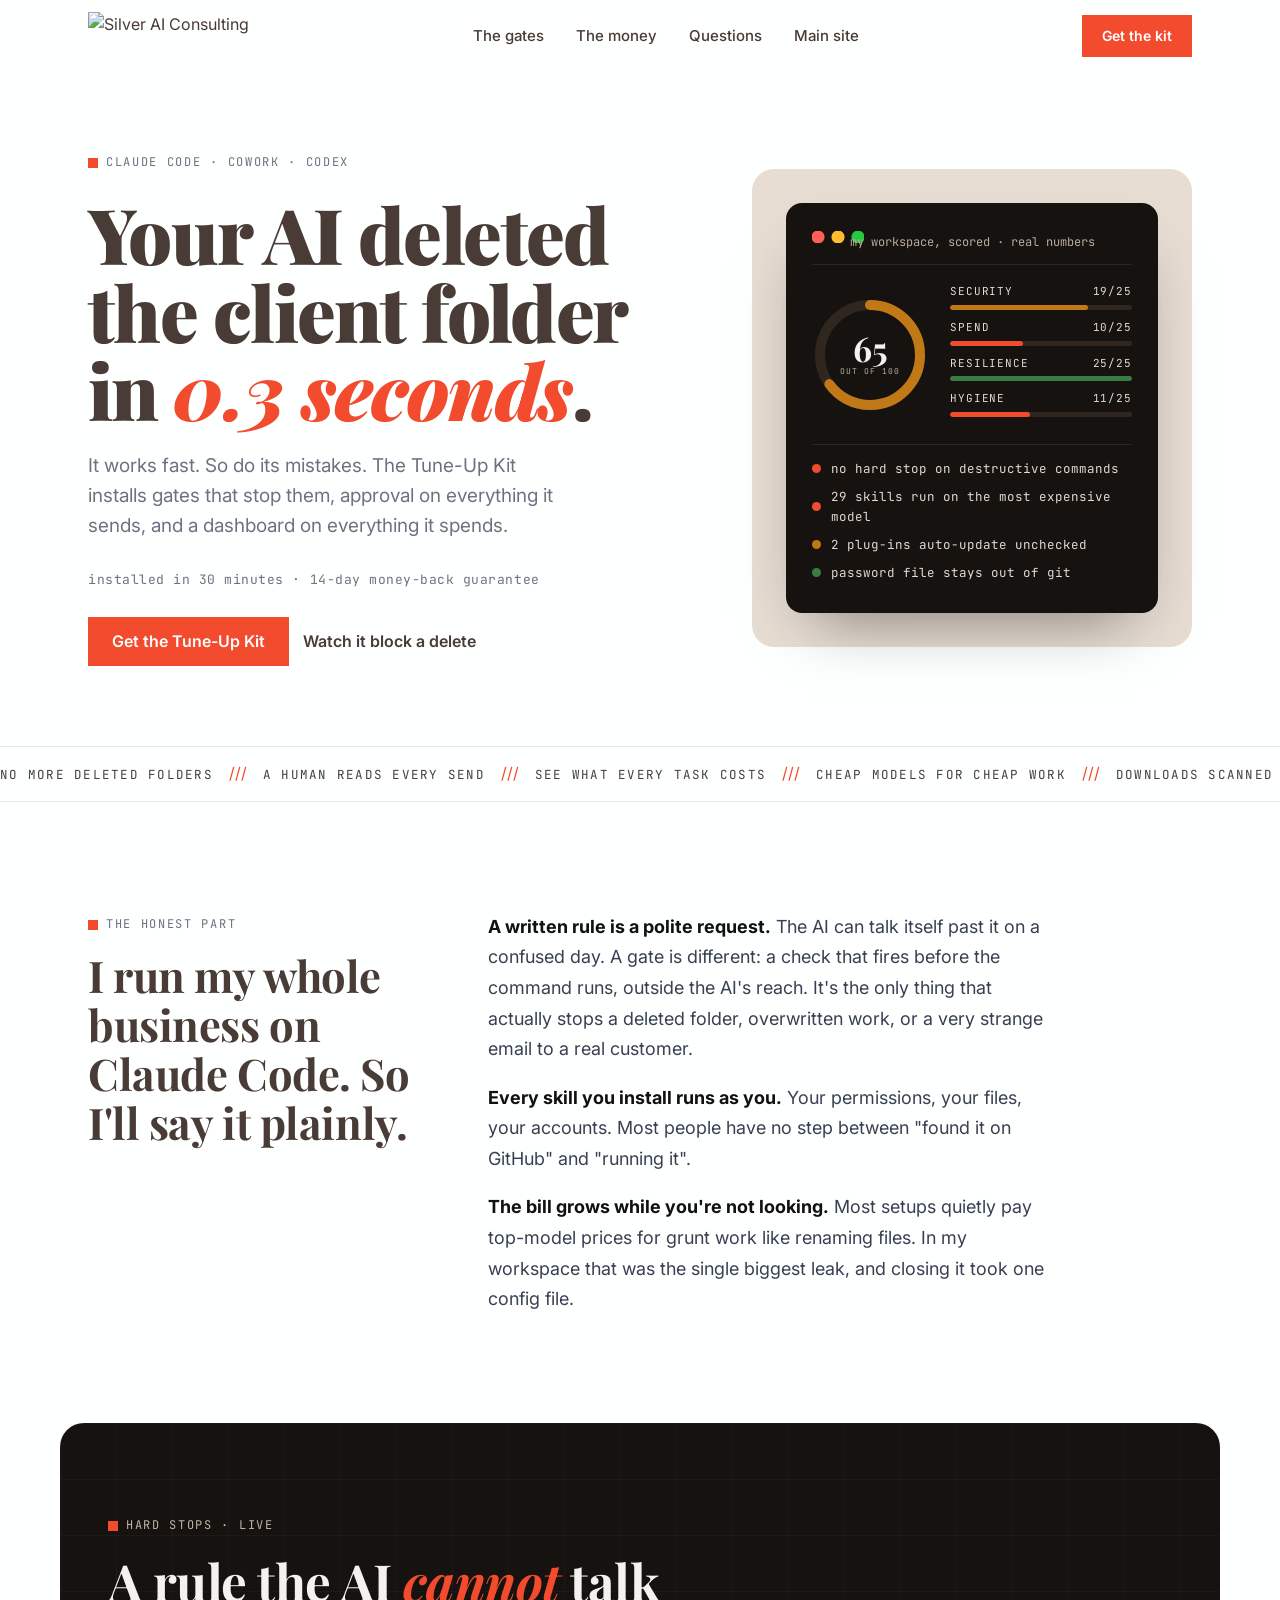
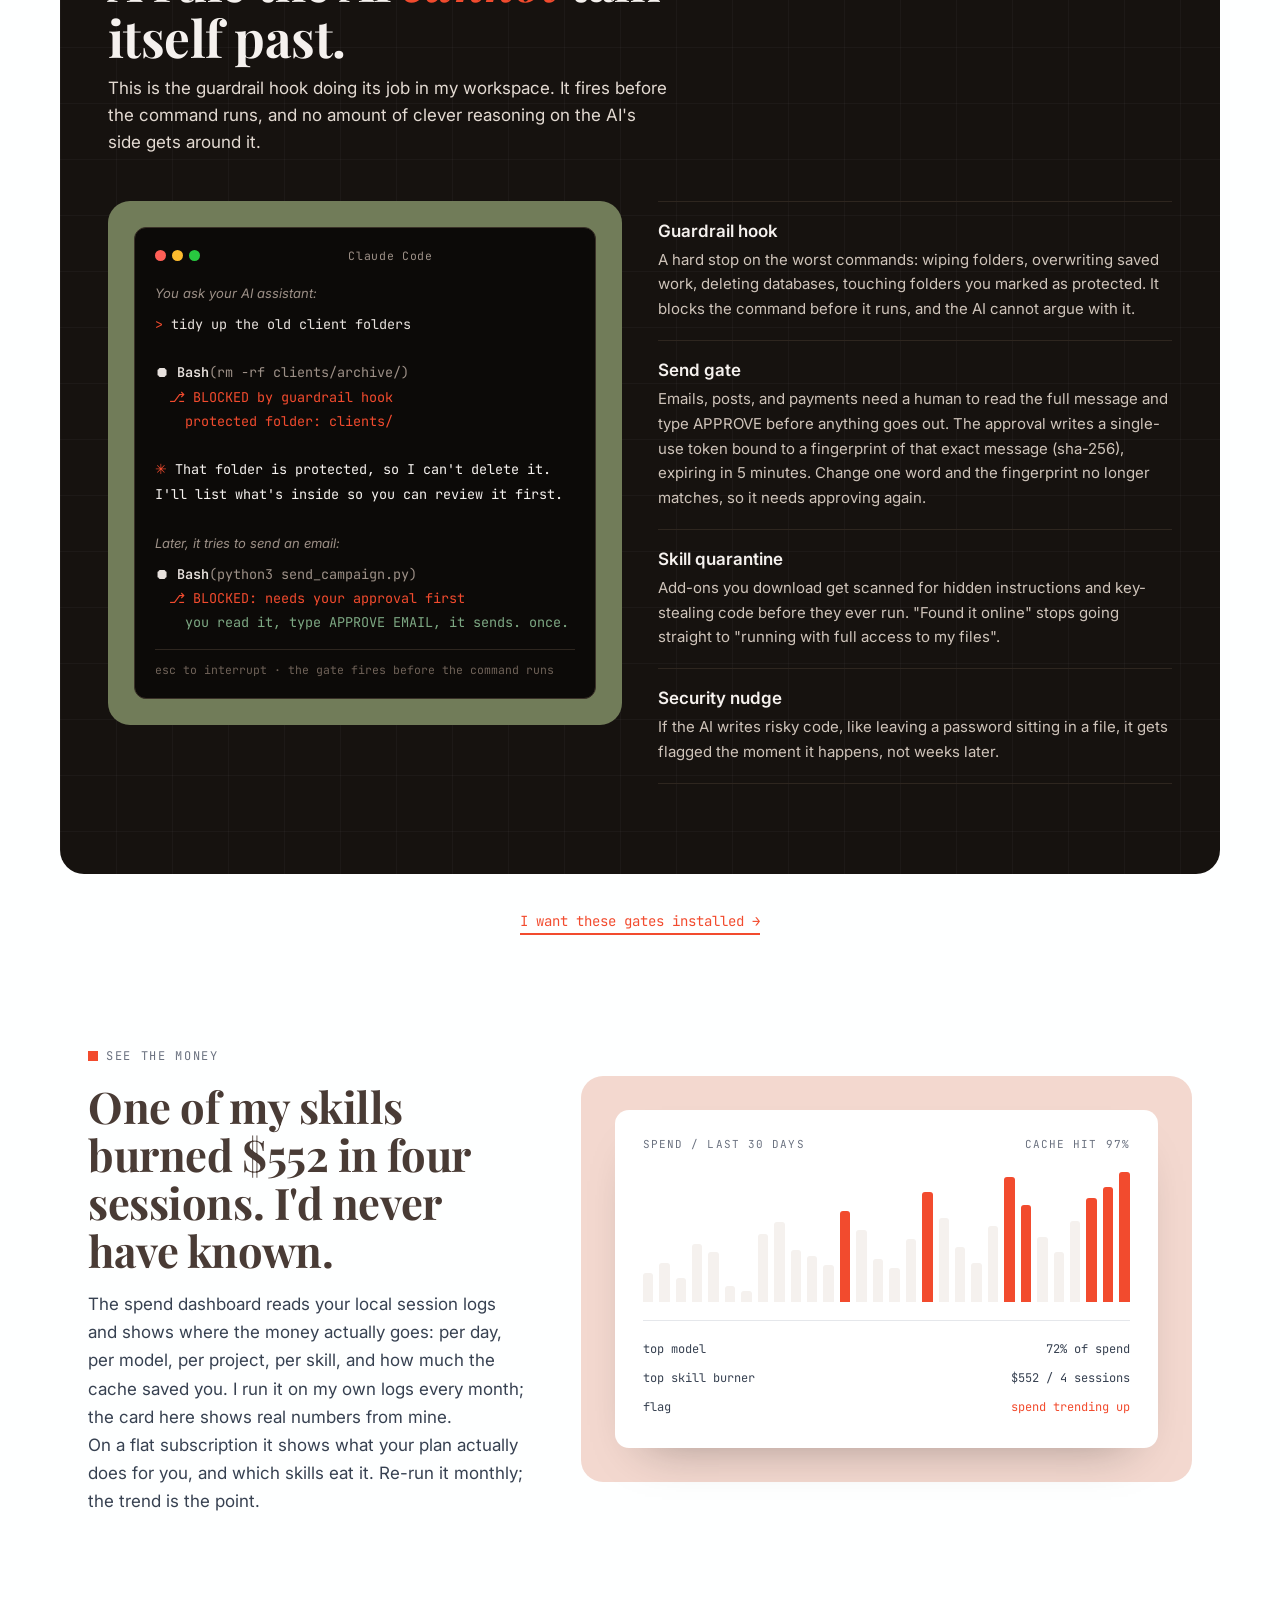
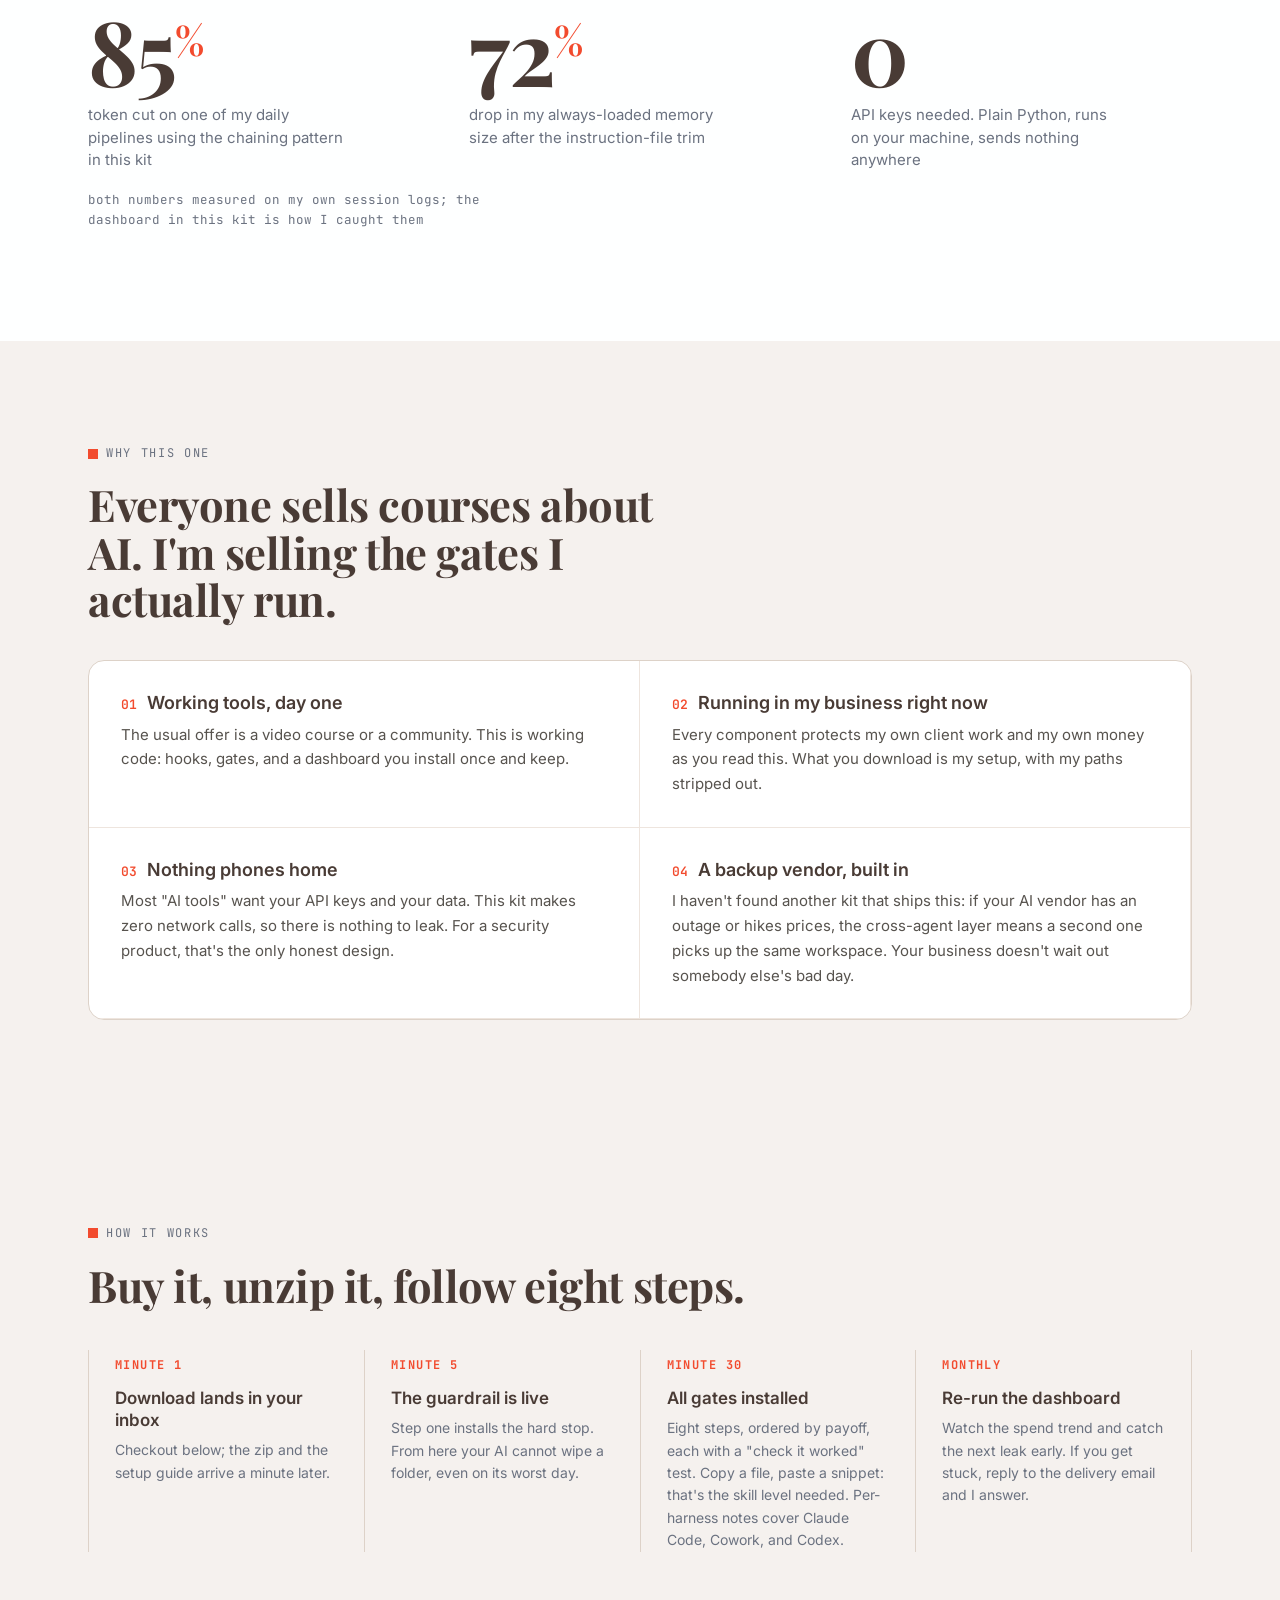
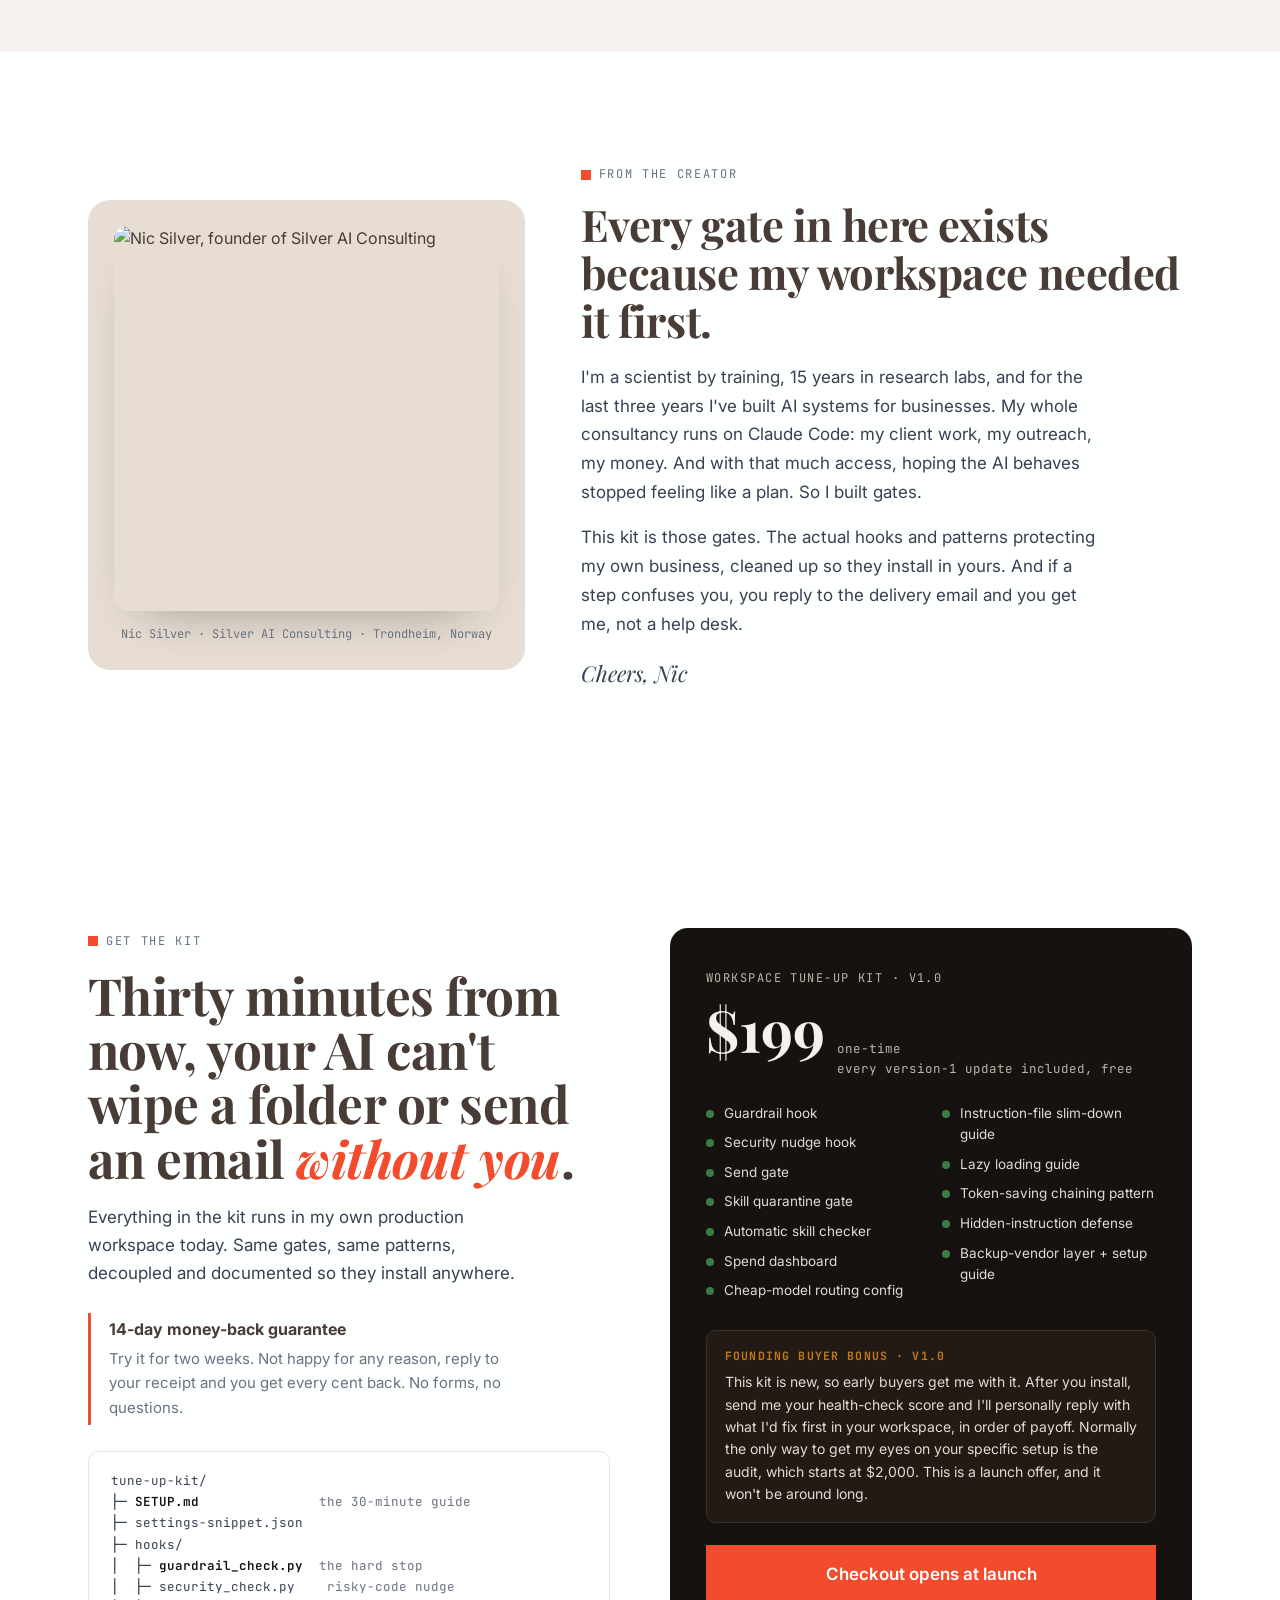
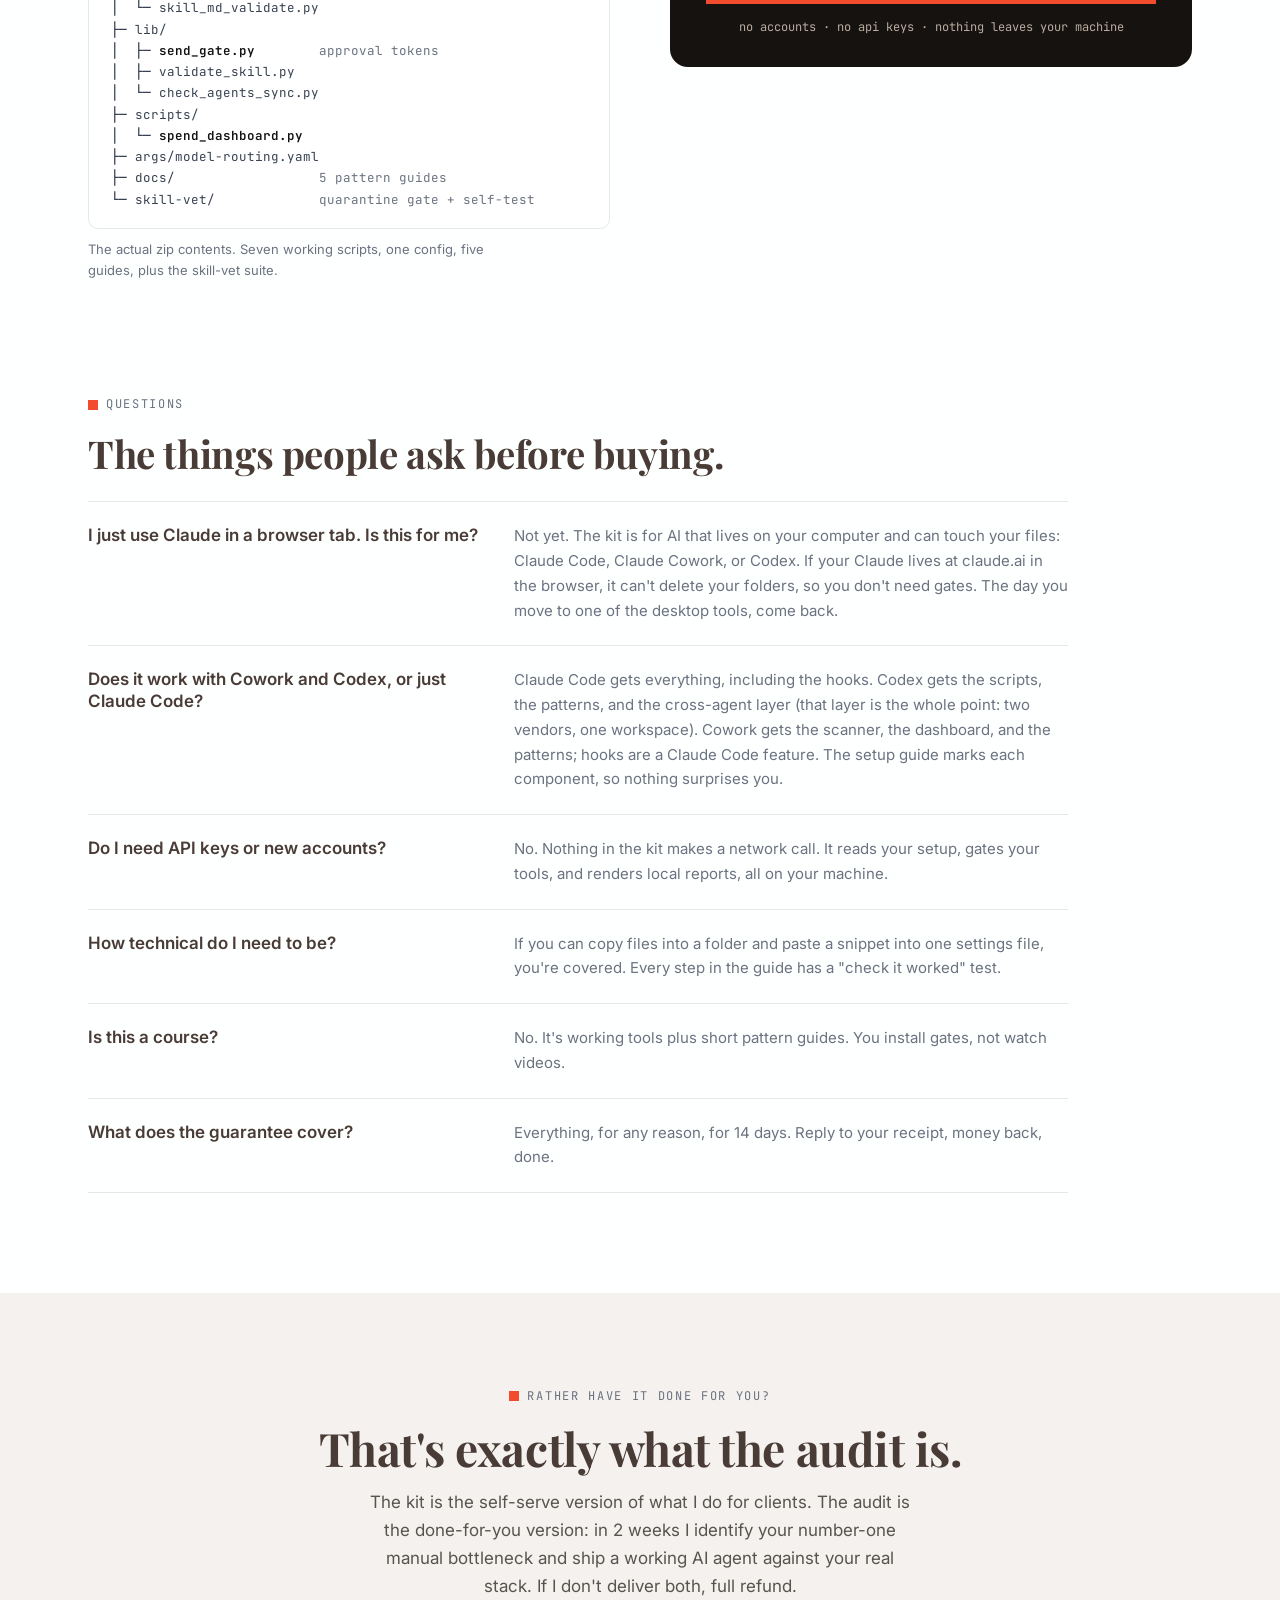
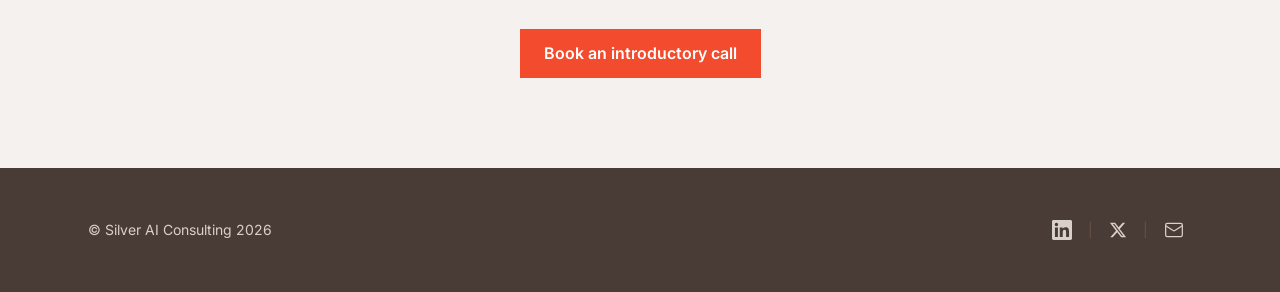
==== commit a63212c5: "Audit pricing: $2,000 flat -> from $2,000, scoped to project size Offer card note, JSON-LD minPrice " ====
--- a/tune-up-kit.html
+++ b/tune-up-kit.html
@@ -506,7 +506,7 @@
             </ul>
             <div class="tk-founding">
               <b>Founding buyer bonus &middot; v1.0</b>
-              <p>This kit is new, so early buyers get me with it. After you install, send me your health-check score and I'll personally reply with what I'd fix first in your workspace, in order of payoff. Normally the only way to get my eyes on your specific setup is the $2,000 audit. This is a launch offer, and it won't be around long.</p>
+              <p>This kit is new, so early buyers get me with it. After you install, send me your health-check score and I'll personally reply with what I'd fix first in your workspace, in order of payoff. Normally the only way to get my eyes on your specific setup is the audit, which starts at $2,000. This is a launch offer, and it won't be around long.</p>
             </div>
             <div class="tk-checkout-slot" id="checkout-slot">
               <!-- THRIVECART EMBED GOES HERE once the product exists. -->
--- a/css/styles.css
+++ b/css/styles.css
@@ -50,7 +50,7 @@
   font-size: 1rem;
   line-height: 1.6;
   color: var(--text-primary);
-  background-color: var(--bg-cream);
+  background-color: var(--bg-white);
   overflow-x: hidden;
 }
 
@@ -71,7 +71,7 @@
   width: 100%;
   max-width: var(--container-max);
   margin: 0 auto;
-  padding: 0 2rem;
+  padding: 0 3rem;
 }
 .text-center { text-align: center; margin-left: auto; margin-right: auto; }
 
@@ -159,7 +159,7 @@
   position: fixed;
   top: 0; left: 0; right: 0;
   z-index: 10000;
-  background: rgba(245, 241, 238, 0.95);
+  background: rgba(254, 255, 255, 0.85);
   backdrop-filter: blur(12px);
   -webkit-backdrop-filter: blur(12px);
   border-bottom: 1px solid transparent;
@@ -173,7 +173,7 @@
   justify-content: space-between;
   max-width: var(--container-max);
   margin: 0 auto;
-  padding: 0 2rem;
+  padding: 0 3rem;
   height: var(--nav-height);
 }
 
@@ -213,23 +213,44 @@
 
 /* --- Sections --- */
 .section { padding: var(--section-padding) 0; }
-.section-cream { background-color: var(--bg-cream); }
+.section-cream { background-color: var(--bg-white); }
 .section-beige { background-color: var(--bg-beige); }
 .section-white { background-color: var(--bg-white); }
 .section-dark { background-color: var(--bg-dark); }
+/* Testimonials get a warm cream band so they read distinct from the white method above and the beige offers below */
+#testimonials { background-color: var(--bg-cream); }
 .section-dark .section-headline,
 .section-dark h2 { color: var(--text-on-dark); }
 .section-dark p { color: var(--text-on-dark-muted); }
 
 /* --- 01 Hero --- */
 .hero {
+  position: relative;
+  overflow: hidden;
   padding-top: calc(var(--nav-height) + clamp(4rem, 8vw, 8rem));
   padding-bottom: var(--section-padding);
   min-height: 80vh;
   display: flex;
   align-items: center;
-  background-color: var(--bg-cream);
-}
+  background-color: var(--bg-white);
+}
+
+/* Subtle node-network mesh, mirrored to the right and faded toward the headline */
+.hero::before {
+  content: "";
+  position: absolute;
+  inset: 0;
+  background-image: url("../assets/hero-mesh.svg");
+  background-repeat: no-repeat;
+  background-position: right center;
+  background-size: cover;
+  -webkit-mask-image: linear-gradient(to left, #000 0%, #000 22%, transparent 62%);
+  mask-image: linear-gradient(to left, #000 0%, #000 22%, transparent 62%);
+  pointer-events: none;
+  z-index: 0;
+}
+
+.hero .hero-container { position: relative; z-index: 1; }
 
 .hero-content {
   max-width: 720px;
@@ -273,7 +294,7 @@
 /* --- 02 Tool integrations row --- */
 .tool-row {
   padding: 3rem 0;
-  background: var(--bg-cream);
+  background: var(--bg-white);
   border-top: 1px solid var(--border);
   border-bottom: 1px solid var(--border);
 }
@@ -670,6 +691,13 @@
   line-height: 1.55;
   margin-bottom: 1rem;
   flex: 1;
+}
+
+.offer-guarantee {
+  font-size: 0.875rem;
+  font-weight: 600;
+  color: var(--accent);
+  margin-bottom: 1rem;
 }
 
 .offer-who {
@@ -857,7 +885,7 @@
    RESPONSIVE: Tablet (768px - 1023px)
    ========================================================================== */
 @media (max-width: 1023px) {
-  .container { padding: 0 1.5rem; }
+  .container { padding: 0 2rem; }
 
   .build-grid { grid-template-columns: repeat(2, 1fr); }
   .build-grid .build-card:last-child {
@@ -883,7 +911,7 @@
 @media (max-width: 767px) {
   :root { --nav-height: 64px; }
 
-  .container { padding: 0 1.25rem; }
+  .container { padding: 0 1.75rem; }
 
   /*
     Mobile nav. backdrop-filter on .site-header creates a containing block,
@@ -962,7 +990,8 @@
 
   /* Hero */
   .hero {
-    min-height: auto;
+    min-height: 78vh;
+    min-height: 78svh;
     padding-top: calc(var(--nav-height) + 3rem);
     padding-bottom: clamp(48px, 6vw, 80px);
   }
@@ -1033,9 +1062,9 @@
 
 /* Small mobile (375px) */
 @media (max-width: 480px) {
-  h1 { font-size: 2rem; }
+  h1 { font-size: 2.5rem; }
   h2 { font-size: 1.625rem; }
-  .container { padding: 0 1rem; }
+  .container { padding: 0 1.25rem; }
   .build-card-eyebrow,
   .build-card-outcome,
   .build-card-body {
@@ -1058,7 +1087,78 @@
   .hero-ctas { opacity: 1; transform: none; }
 }
 
+/* ===== Case study lightbox ===== */
+.case-modal {
+  position: fixed;
+  inset: 0;
+  z-index: 11000;
+  display: flex;
+  align-items: center;
+  justify-content: center;
+  padding: clamp(1rem, 4vh, 3rem) 1rem;
+  background: rgba(73, 59, 53, 0.55);
+  -webkit-backdrop-filter: blur(4px);
+  backdrop-filter: blur(4px);
+  animation: caseModalFade 0.2s ease;
+}
+.case-modal[hidden] { display: none; }
+@keyframes caseModalFade { from { opacity: 0; } to { opacity: 1; } }
+.case-modal-dialog {
+  position: relative;
+  width: 100%;
+  max-width: 780px;
+  height: min(86vh, 920px);
+  background: var(--bg-white);
+  box-shadow: 0 24px 70px rgba(73, 59, 53, 0.3);
+  overflow: hidden;
+  animation: caseModalIn 0.25s ease;
+}
+@keyframes caseModalIn {
+  from { opacity: 0; transform: translateY(14px); }
+  to { opacity: 1; transform: translateY(0); }
+}
+.case-modal-frame {
+  width: 100%;
+  height: 100%;
+  border: 0;
+  display: block;
+  background: var(--bg-white);
+}
+.case-modal-close {
+  position: absolute;
+  top: 14px;
+  right: 14px;
+  z-index: 2;
+  width: 40px;
+  height: 40px;
+  display: flex;
+  align-items: center;
+  justify-content: center;
+  background: var(--bg-white);
+  border: 1px solid var(--border);
+  color: var(--text-primary);
+  cursor: pointer;
+  box-shadow: 0 2px 10px rgba(73, 59, 53, 0.15);
+}
+.case-modal-close:hover { color: var(--accent); border-color: var(--accent); }
+body.case-modal-open { overflow: hidden; }
+body.case-modal-open .sai-widget-launcher,
+body.case-modal-open .sai-widget-panel { display: none; }
+@media (max-width: 640px) {
+  .case-modal { padding: 0; }
+  .case-modal-dialog { max-width: 100%; height: 100%; }
+}
+
 /* ===== Video demo (#see-it-running) ===== */
+/* "See it running" — centered focal section */
+#see-it-running .section-eyebrow,
+#see-it-running .section-headline,
+#see-it-running .section-intro {
+  margin-left: auto;
+  margin-right: auto;
+  text-align: center;
+}
+
 .video-frame {
   position: relative;
   max-width: 960px;
